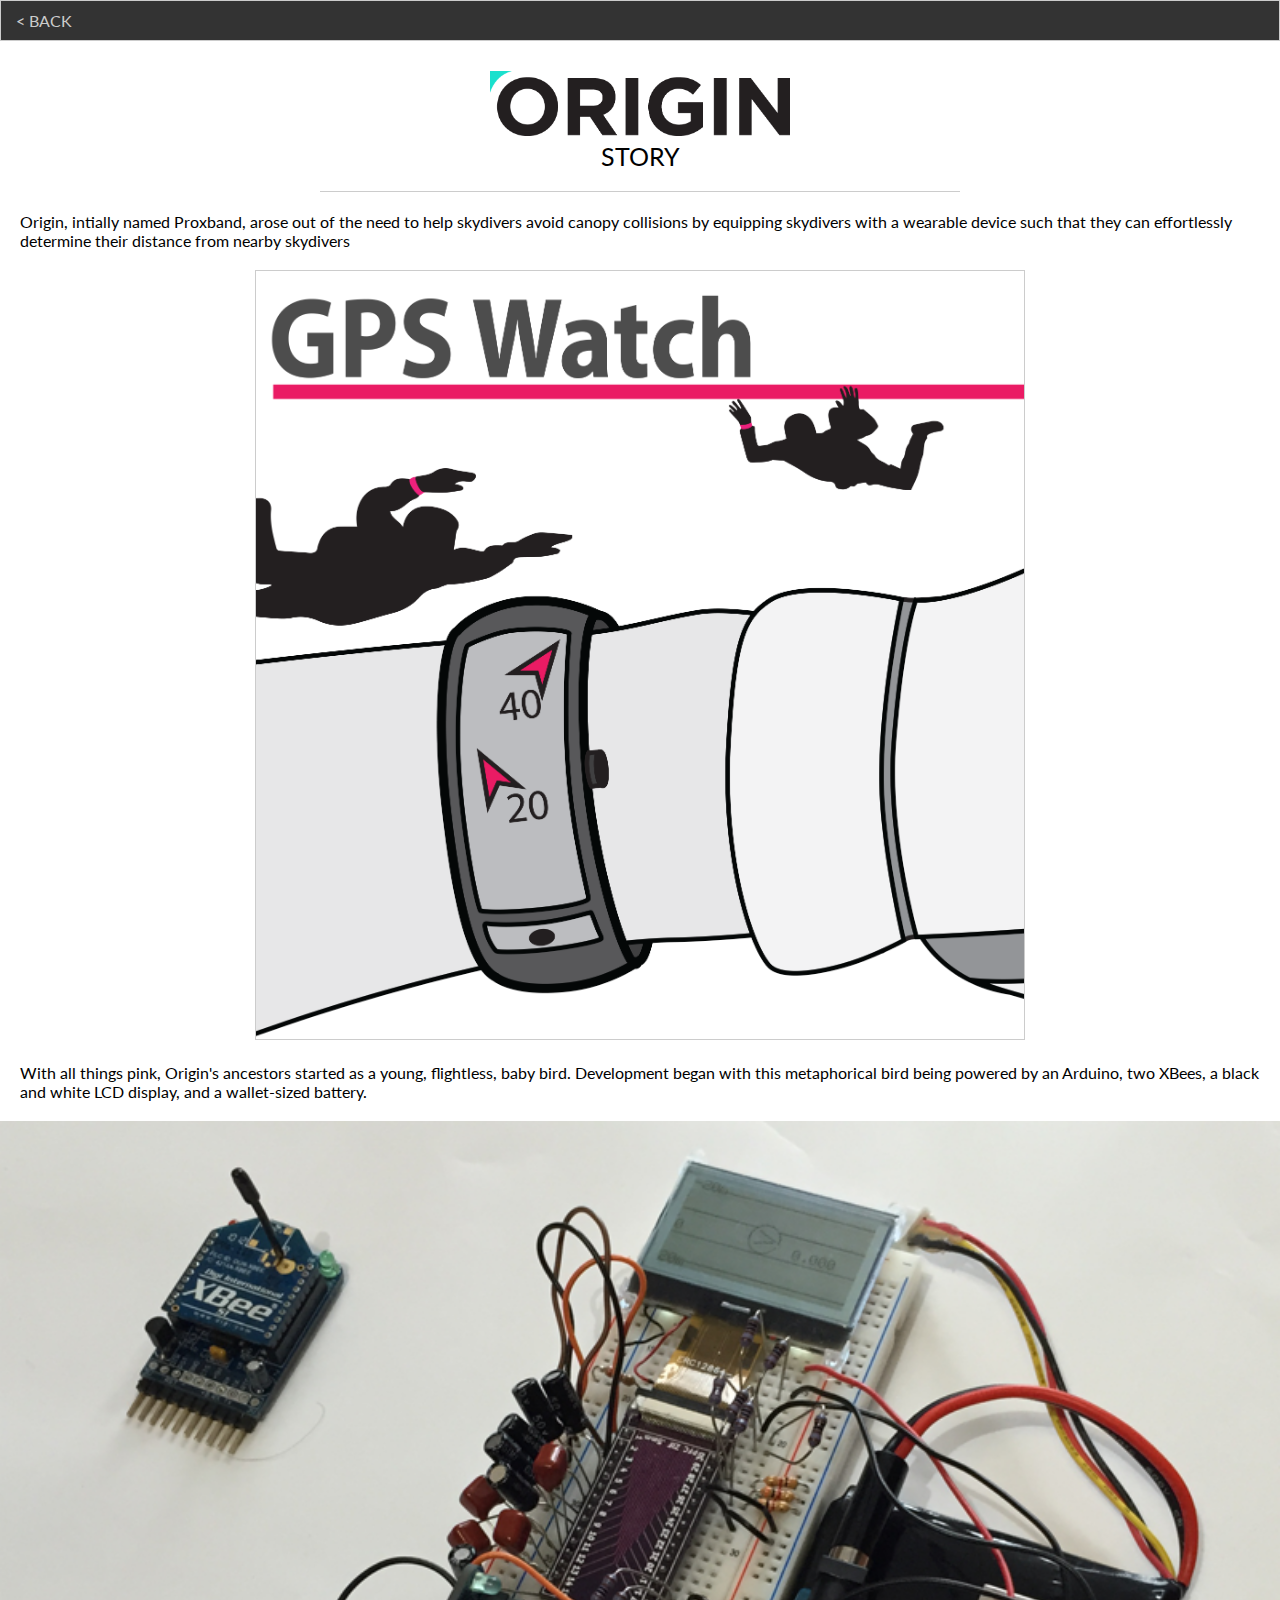
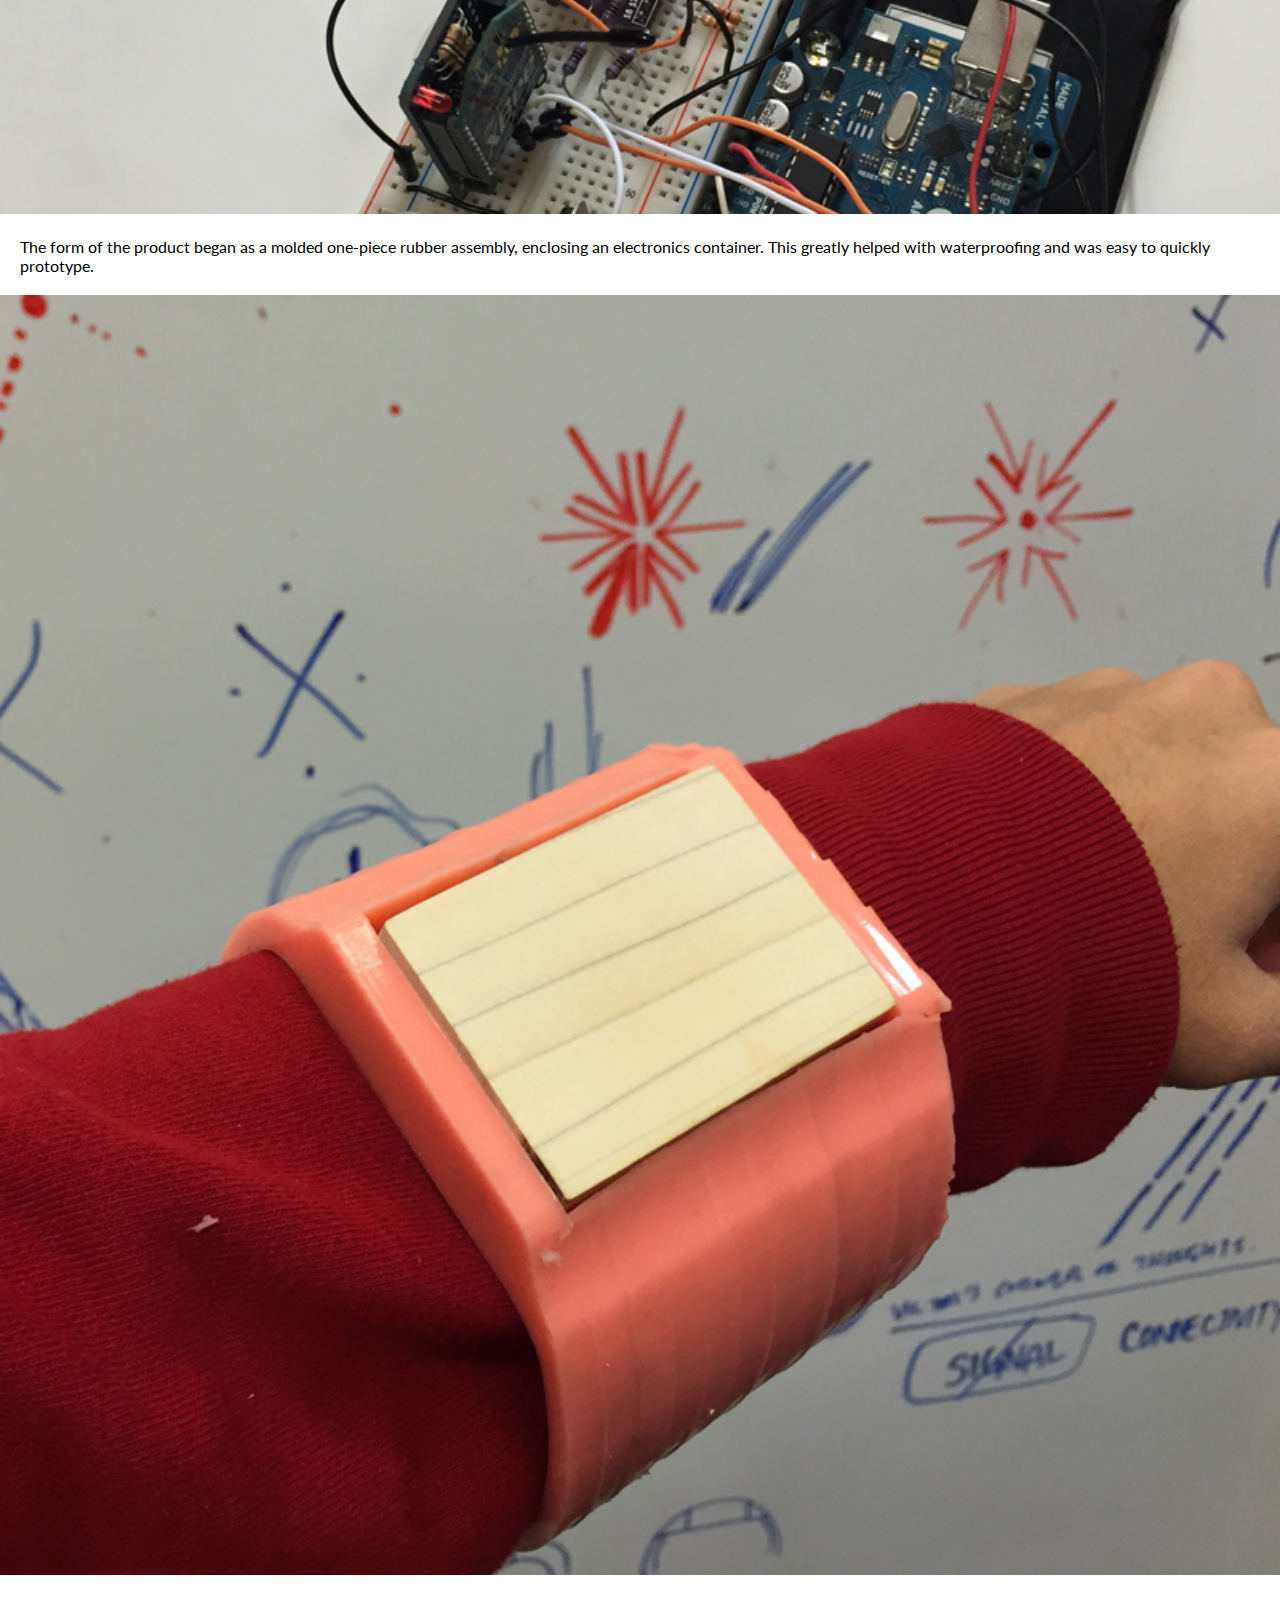
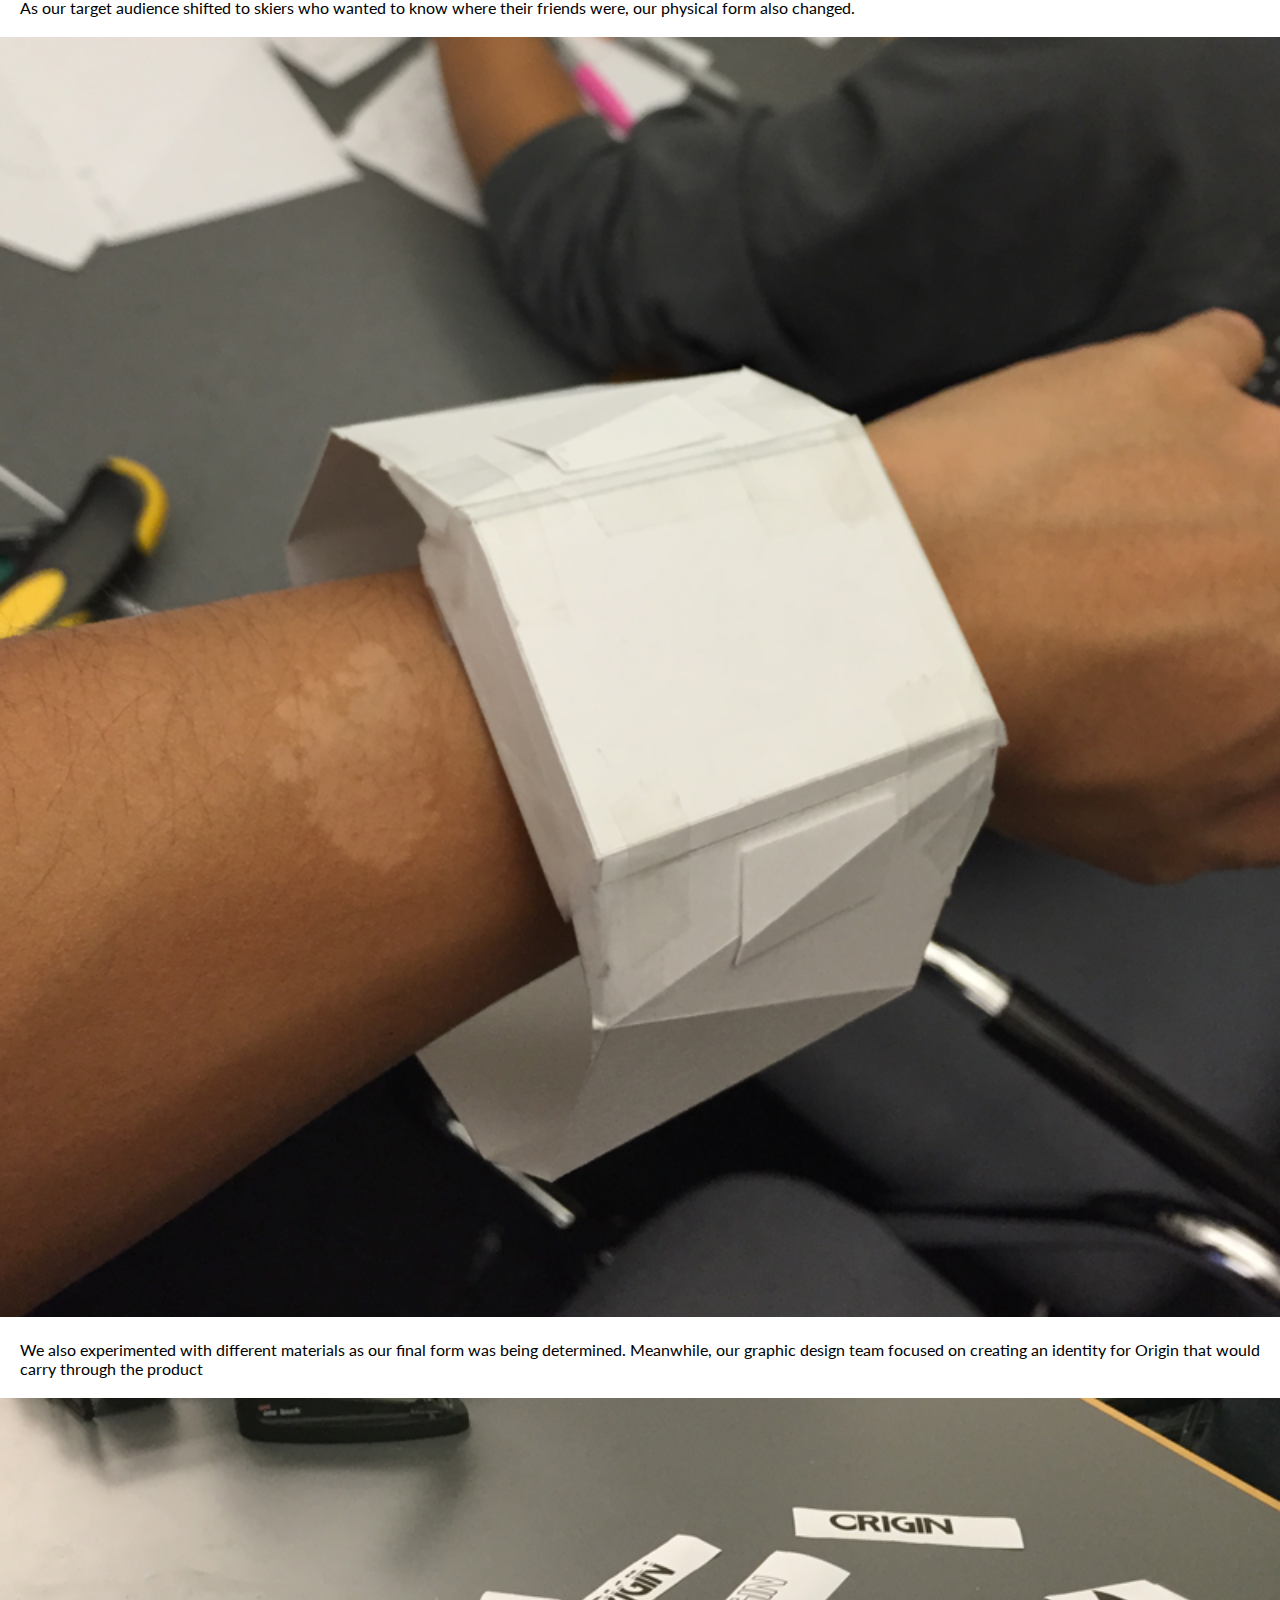
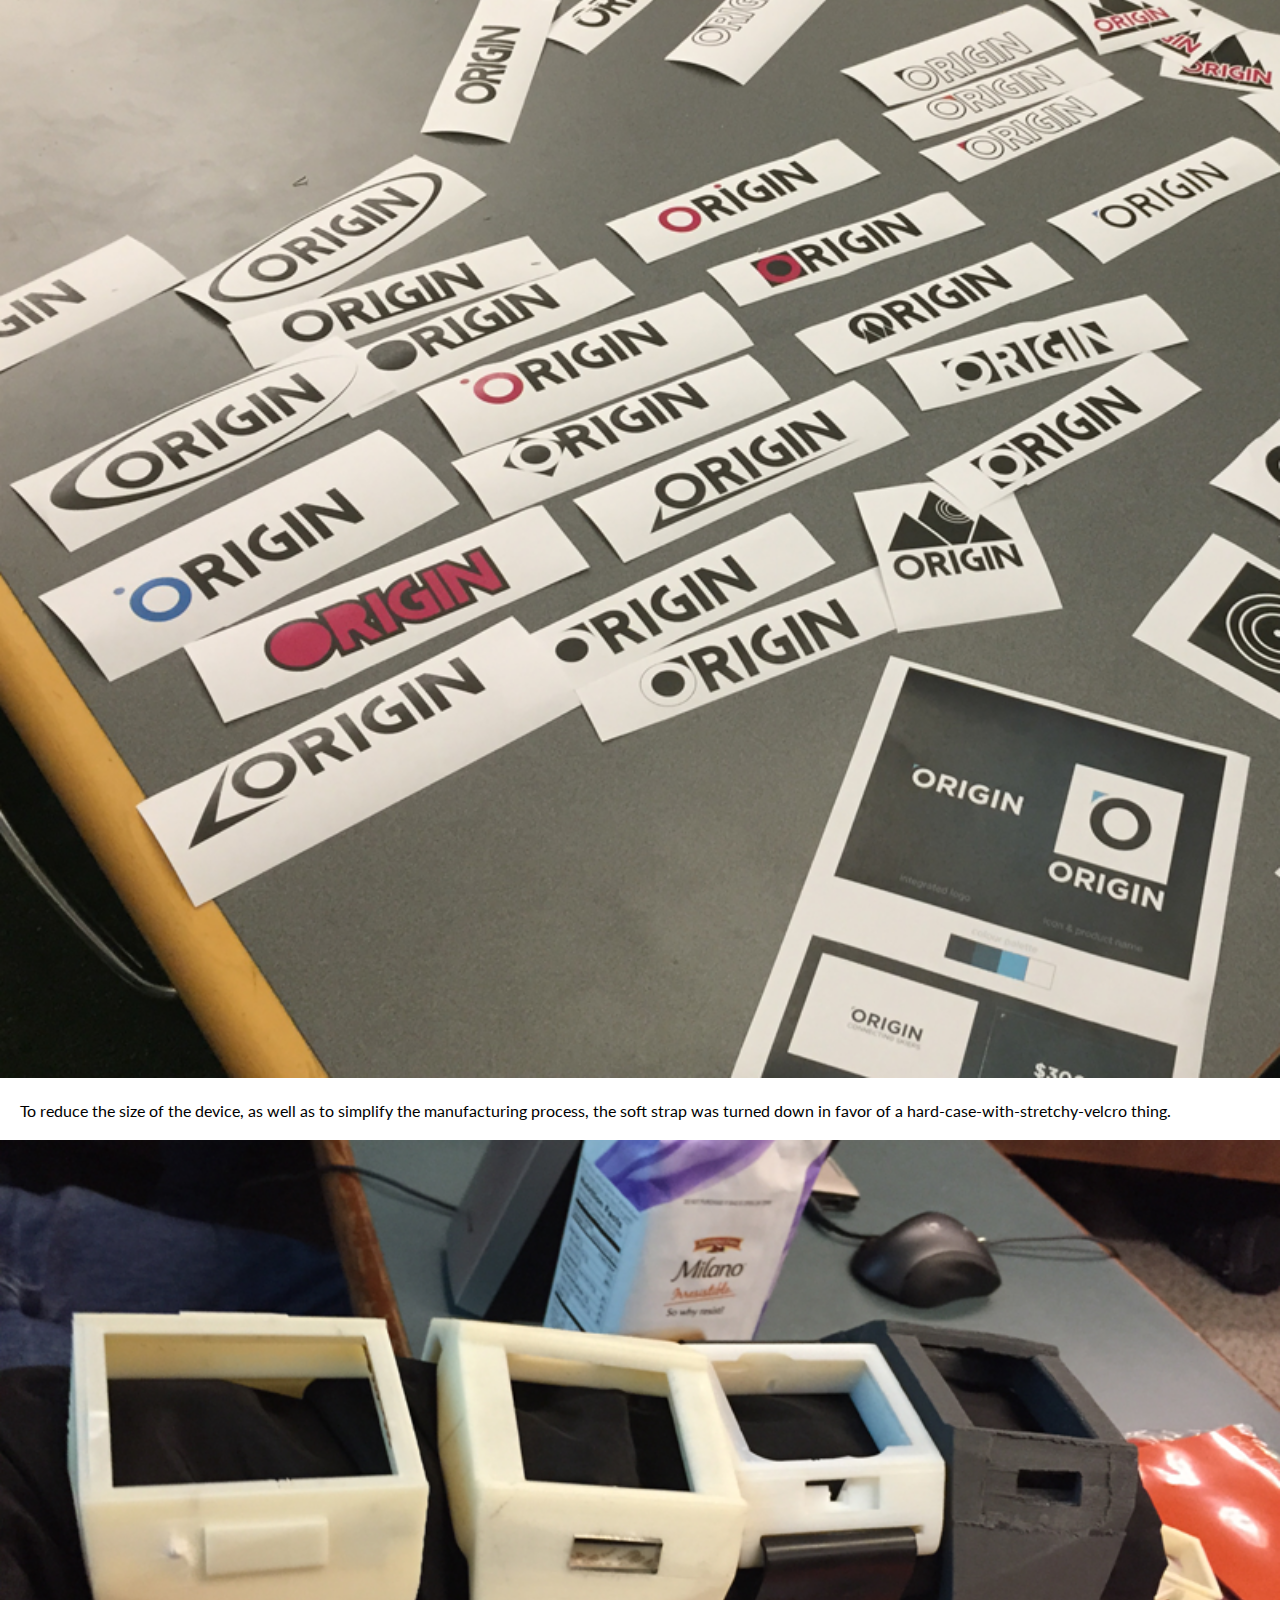
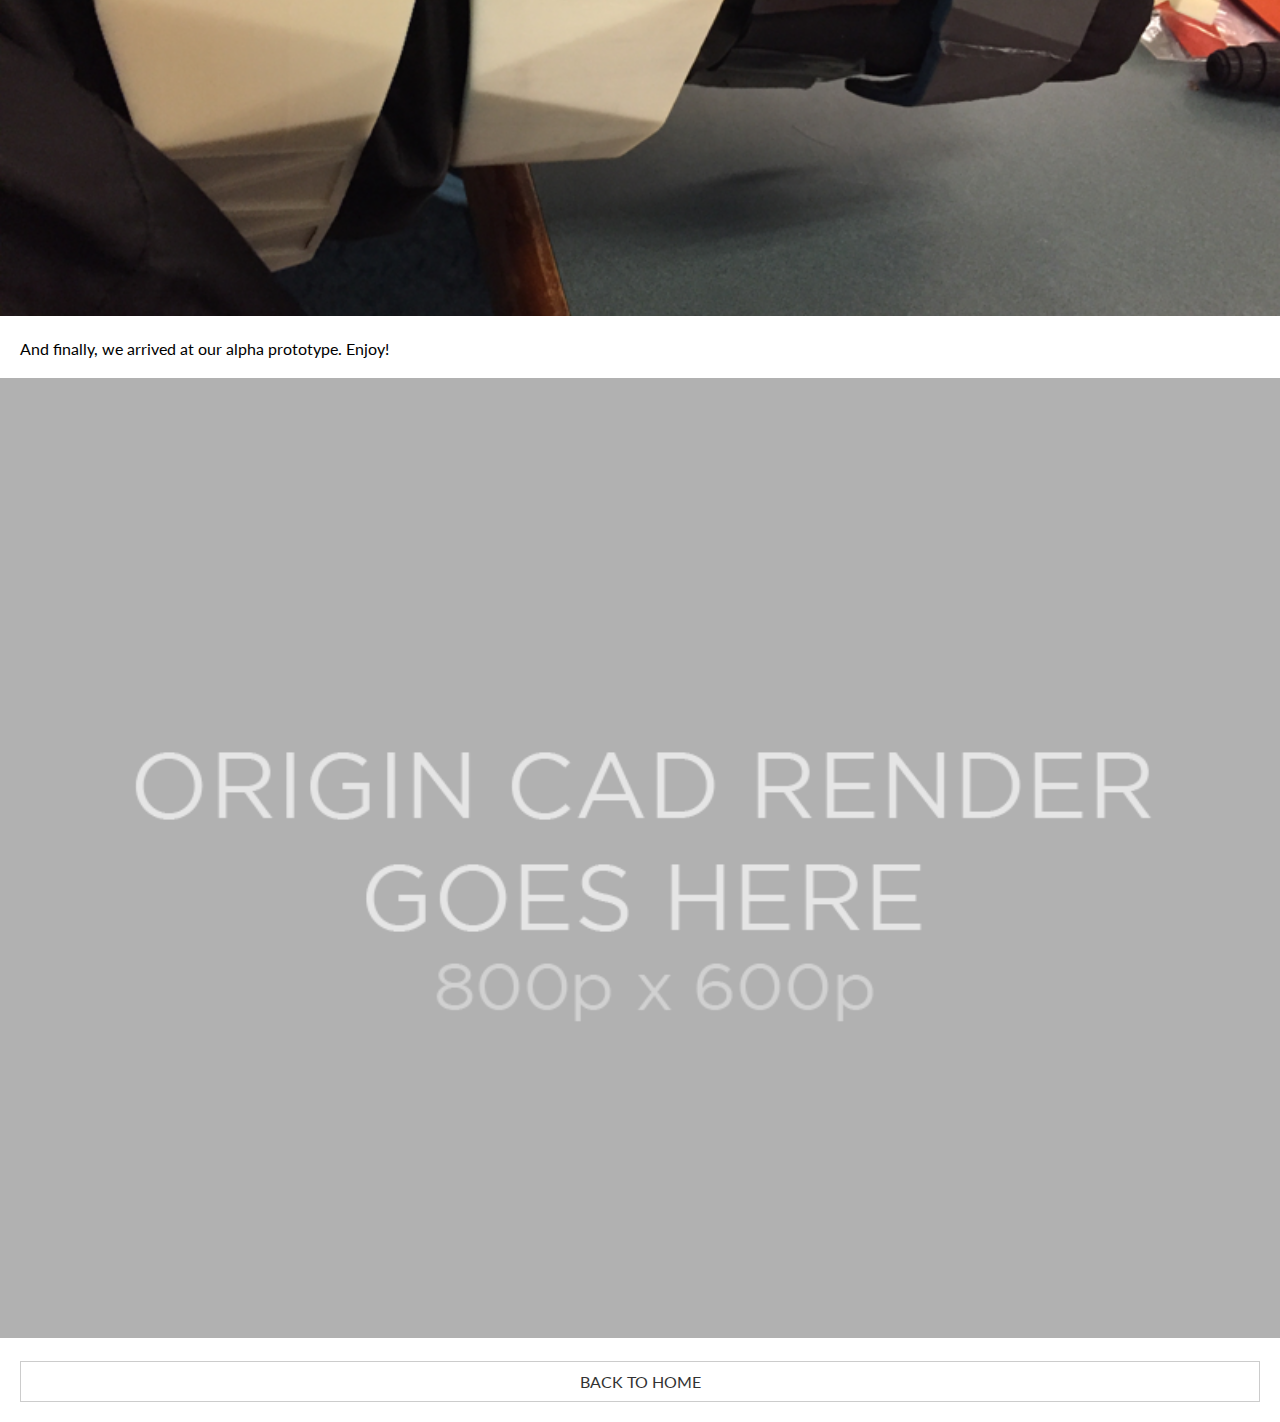
==== process.html @ 58db20df "process page" ====
<!DOCTYPE html>
<html>
<head>
  <title></title>
  <meta name="viewport" content="initial-scale=1">

  <link href='http://fonts.googleapis.com/css?family=Lato:100,300,400,700,900,100italic,300italic,400italic,700italic,900italic|Oswald:400,300' rel='stylesheet' type='text/css'>
  <link href='http://fonts.googleapis.com/css?family=Oswald:400,300' rel='stylesheet' type='text/css'>

  <link rel="stylesheet" type="text/css" href="css/reset.css" media="screen" />
  <link rel="stylesheet" type="text/css" href="css/process.css" media="screen" />
</head>
<body>
  <a class="top-back" href="/">&lt; back</a>
  <h1>
    <img class="logo" src="css/logo-font-outline.png" /><br />
    STORY 
  </h1>
    <div class="separator"></div>
    <p>Origin, intially named Proxband, arose out of the need to help skydivers avoid canopy collisions by equipping skydivers with a wearable device such that they can effortlessly determine their distance from nearby skydivers</p>
    <img class="small-image" src="process/0.png" />
    <p>With all things pink, Origin's ancestors started as a young, flightless, baby bird. Development began with this metaphorical bird being powered by an Arduino, two XBees, a black and white LCD display, and a wallet-sized battery.</p>
    <img src="process/1.png" />
    <p>The form of the product began as a molded one-piece rubber assembly, enclosing an electronics container. This greatly helped with waterproofing and was easy to quickly prototype.</p>
    <img src="process/2.png" />
    <p>As our target audience shifted to skiers who wanted to know where their friends were, our physical form also changed.</p>
    <img src="process/3.png" />
    <p>We also experimented with different materials as our final form was being determined. Meanwhile, our graphic design team focused on creating an identity for Origin that would carry through the product</p>
    <img src="process/4.png" />
    <p>To reduce the size of the device, as well as to simplify the manufacturing process, the soft strap was turned down in favor of a hard-case-with-stretchy-velcro thing.</p>
    <img src="process/5.png" />
    <p>And finally, we arrived at our alpha prototype. Enjoy!</p>
    <img src="css/cad-placeholder.png" />
    <a href="/" />Back to Home</a>
</body>
</html>
---- css/process.css ----
body {
  background: #fff;
  font-family: 'Lato', sans-serif;
  line-height: normal;
  text-align: center; }

h1 {
  font-size: 25px;
  margin: 30px 0 20px; }

.separator {
  height: 1px;
  width: 50%;
  display: block;
  margin: 20px auto;
  background-color: #ccc; }

img.logo {
  width: 50%;
  max-width: 300px;
  margin: 0; }

img {
  width: 100%;
  margin-bottom: 20px; }
  img.small-image {
    width: 60%;
    border: 1px solid #ccc; }

p {
  margin: 0 0 20px;
  font-size: 16px;
  text-align: left;
  padding: 0 20px; }

a {
  text-decoration: none;
  display: block;
  text-align: center;
  padding: 10px;
  border: 1px solid #ccc;
  color: #333;
  text-transform: uppercase;
  margin: 0 20px 20px; }
  a.top-back {
    margin: 0;
    background-color: #333;
    color: #ccc;
    padding: 10px 15px;
    text-align: left;
    text-transform: uppercase;
    font-weight: 400; }
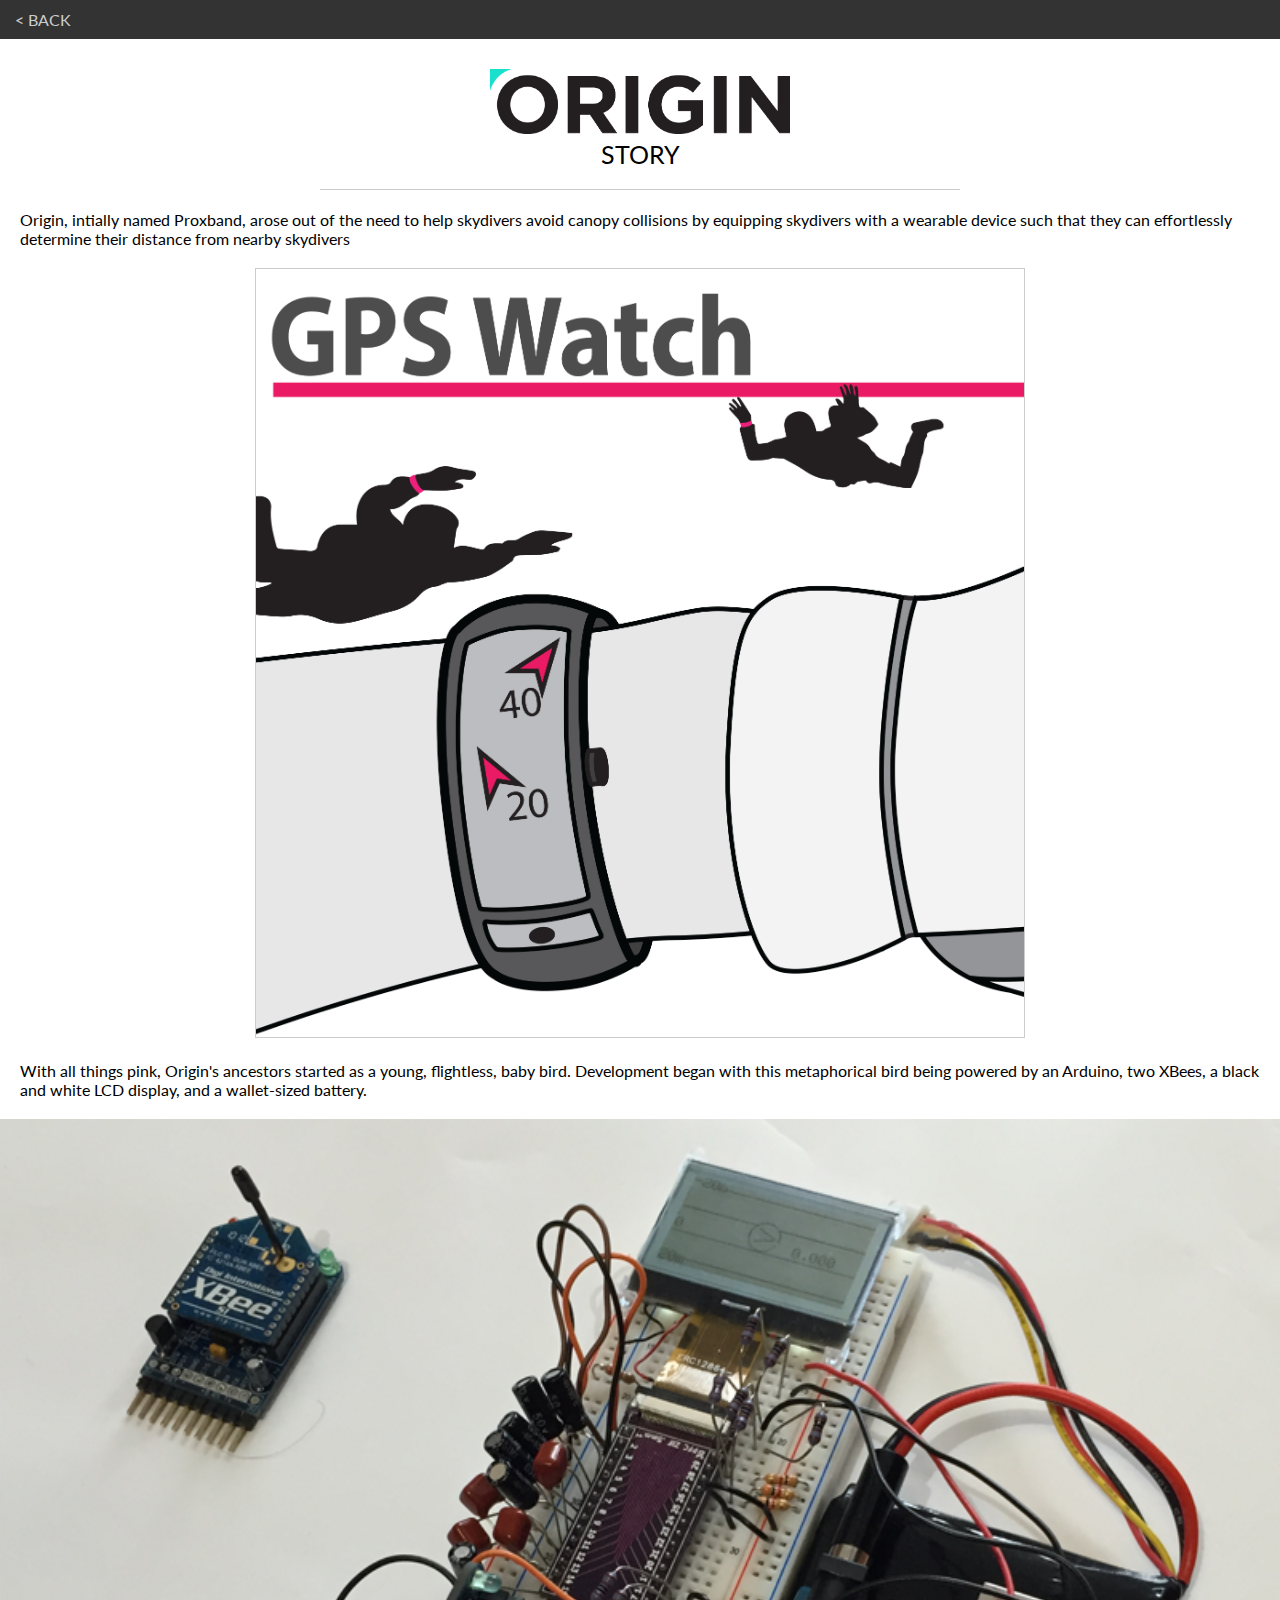
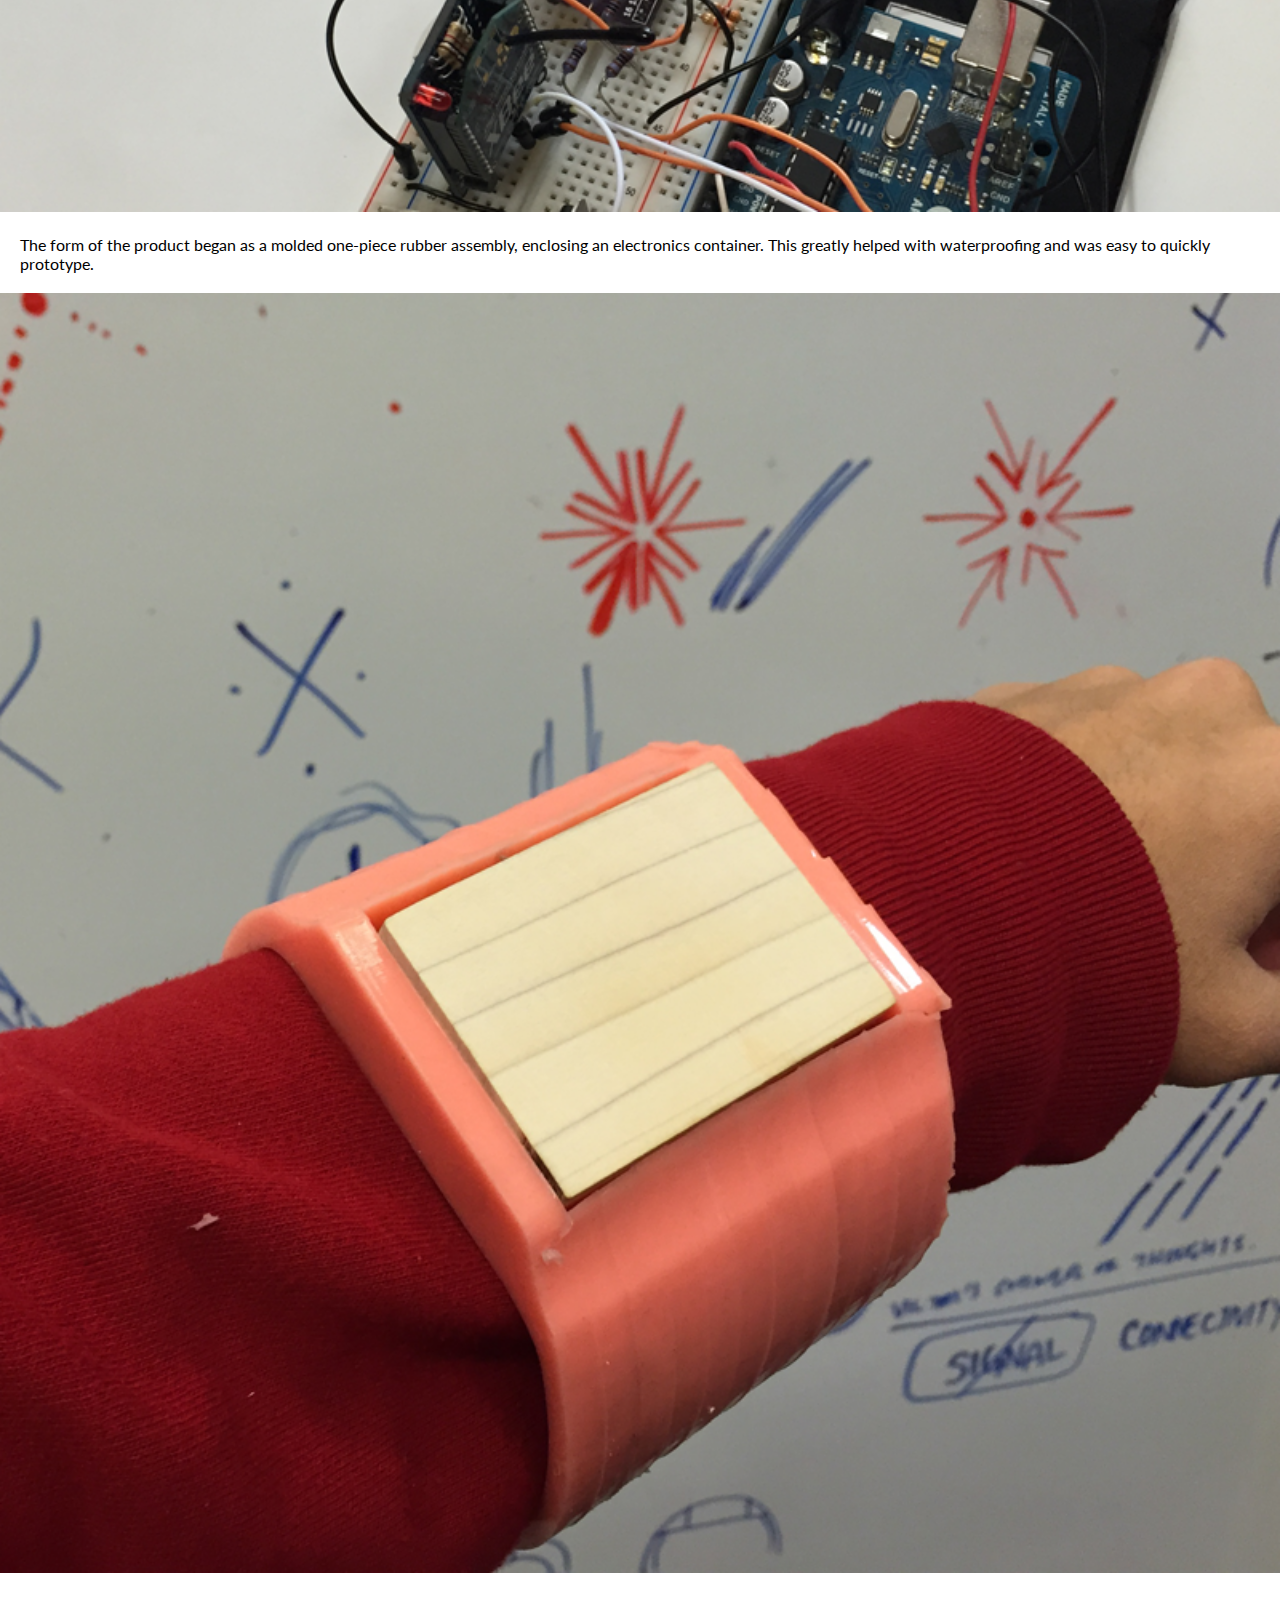
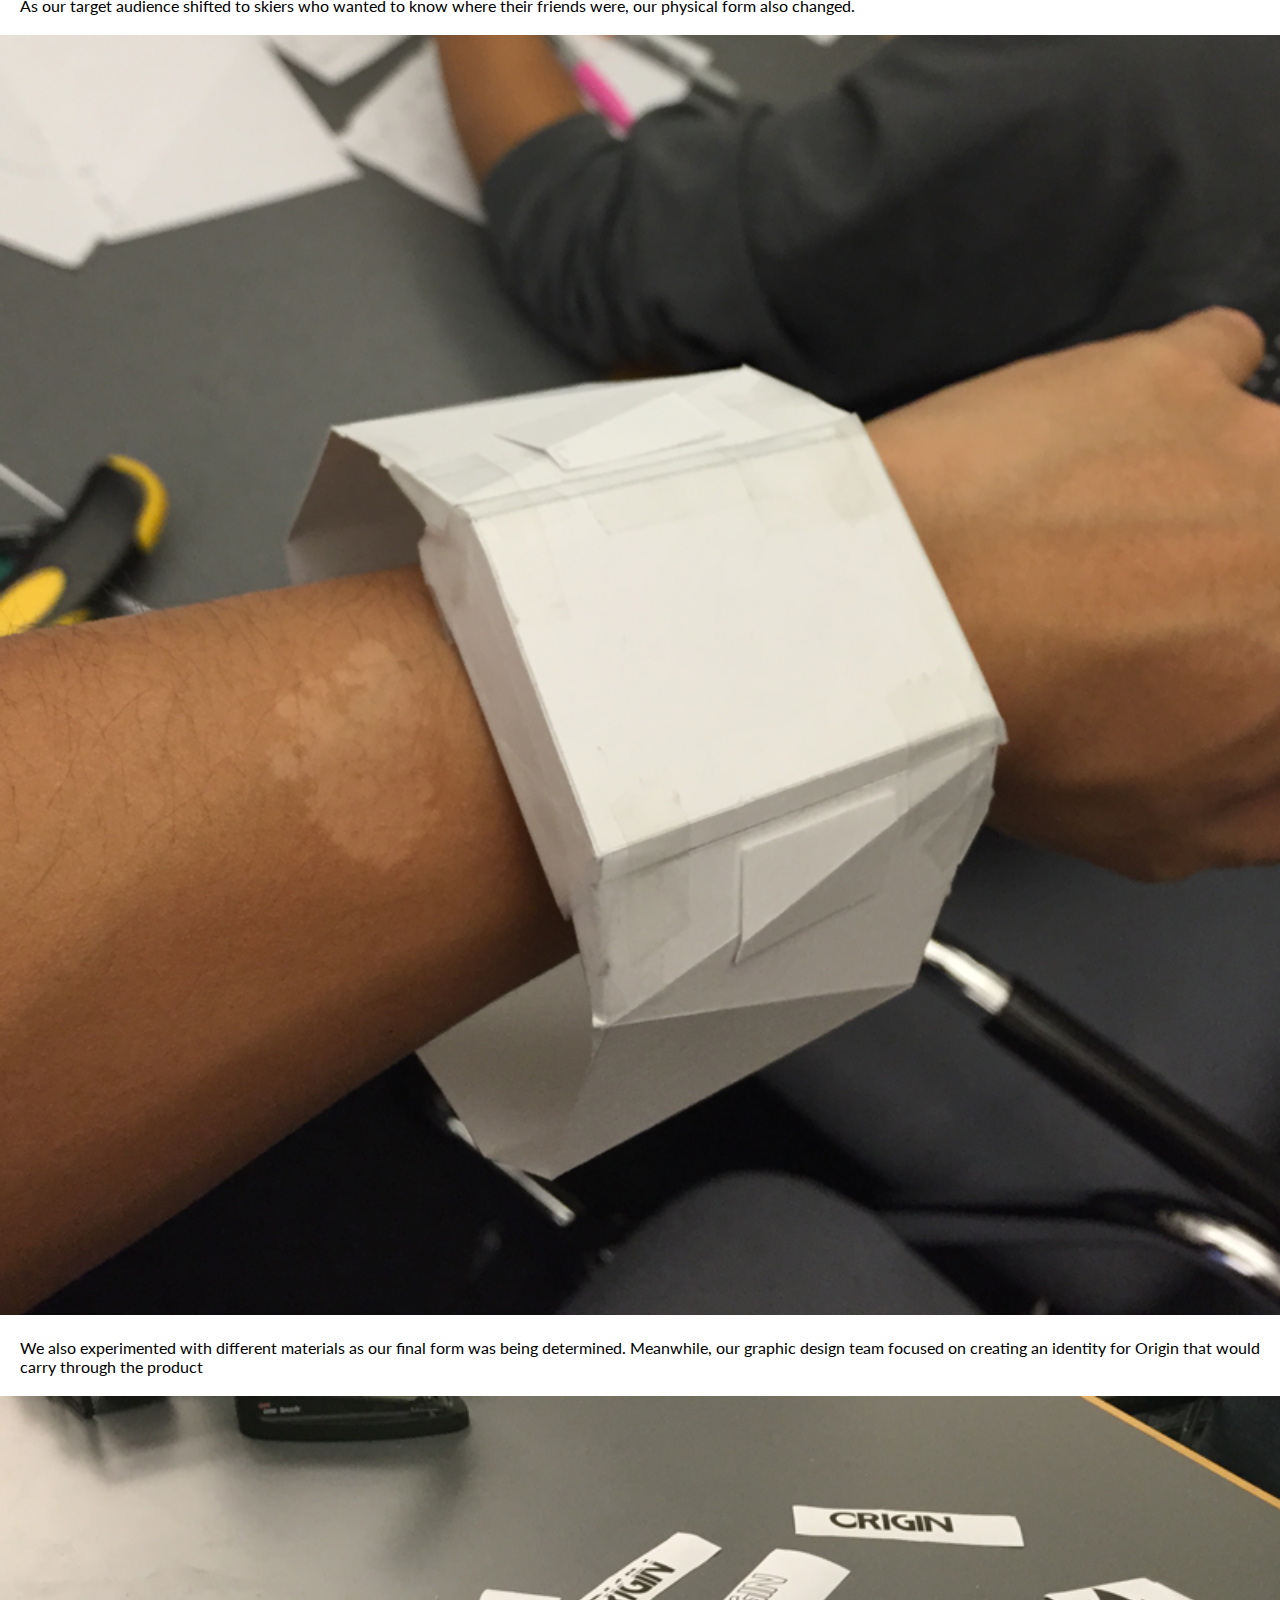
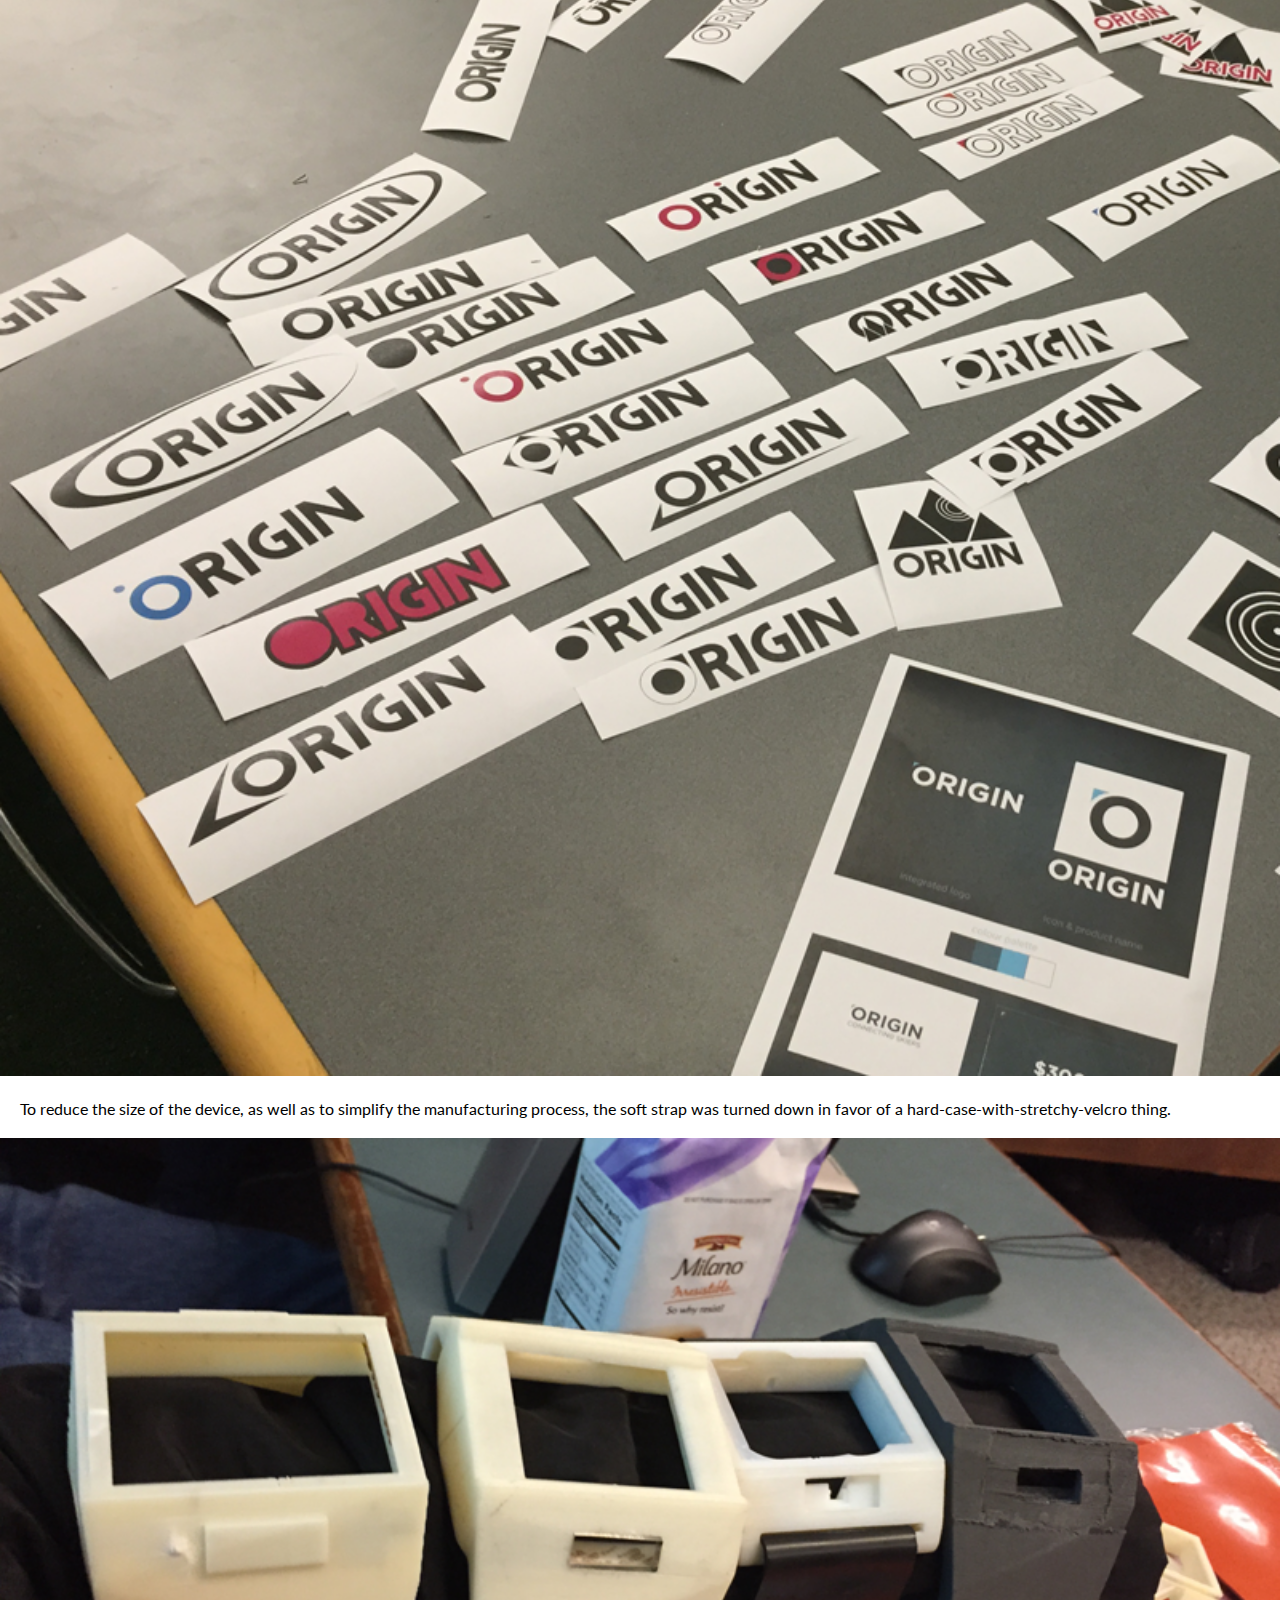
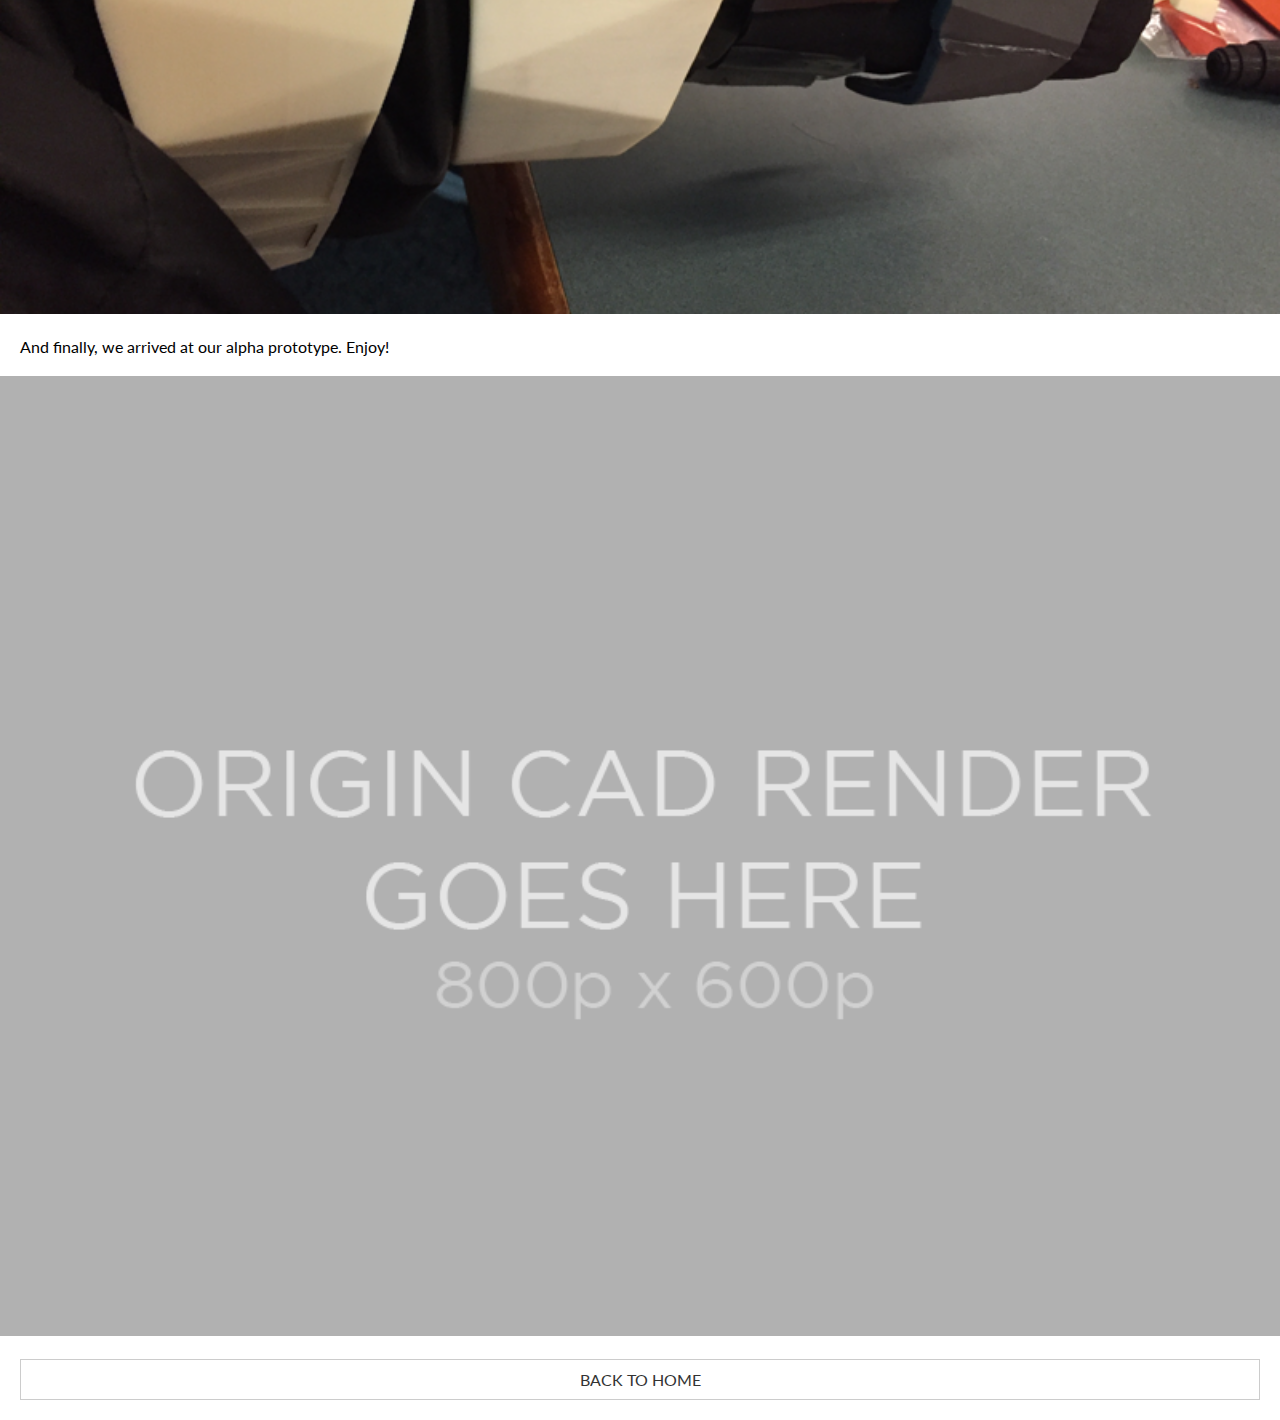
==== commit f424ed00: "google tracking" ====
--- a/process.html
+++ b/process.html
@@ -32,5 +32,16 @@
     <p>And finally, we arrived at our alpha prototype. Enjoy!</p>
     <img src="css/cad-placeholder.png" />
     <a href="/" />Back to Home</a>
+
+    <script>
+  (function(i,s,o,g,r,a,m){i['GoogleAnalyticsObject']=r;i[r]=i[r]||function(){
+  (i[r].q=i[r].q||[]).push(arguments)},i[r].l=1*new Date();a=s.createElement(o),
+  m=s.getElementsByTagName(o)[0];a.async=1;a.src=g;m.parentNode.insertBefore(a,m)
+  })(window,document,'script','//www.google-analytics.com/analytics.js','ga');
+
+  ga('create', 'UA-57381122-1', 'auto');
+  ga('send', 'pageview');
+
+</script>
 </body>
 </html>--- a/css/process.css
+++ b/css/process.css
@@ -44,6 +44,7 @@
   margin: 0 20px 20px; }
   a.top-back {
     margin: 0;
+    border: none;
     background-color: #333;
     color: #ccc;
     padding: 10px 15px;
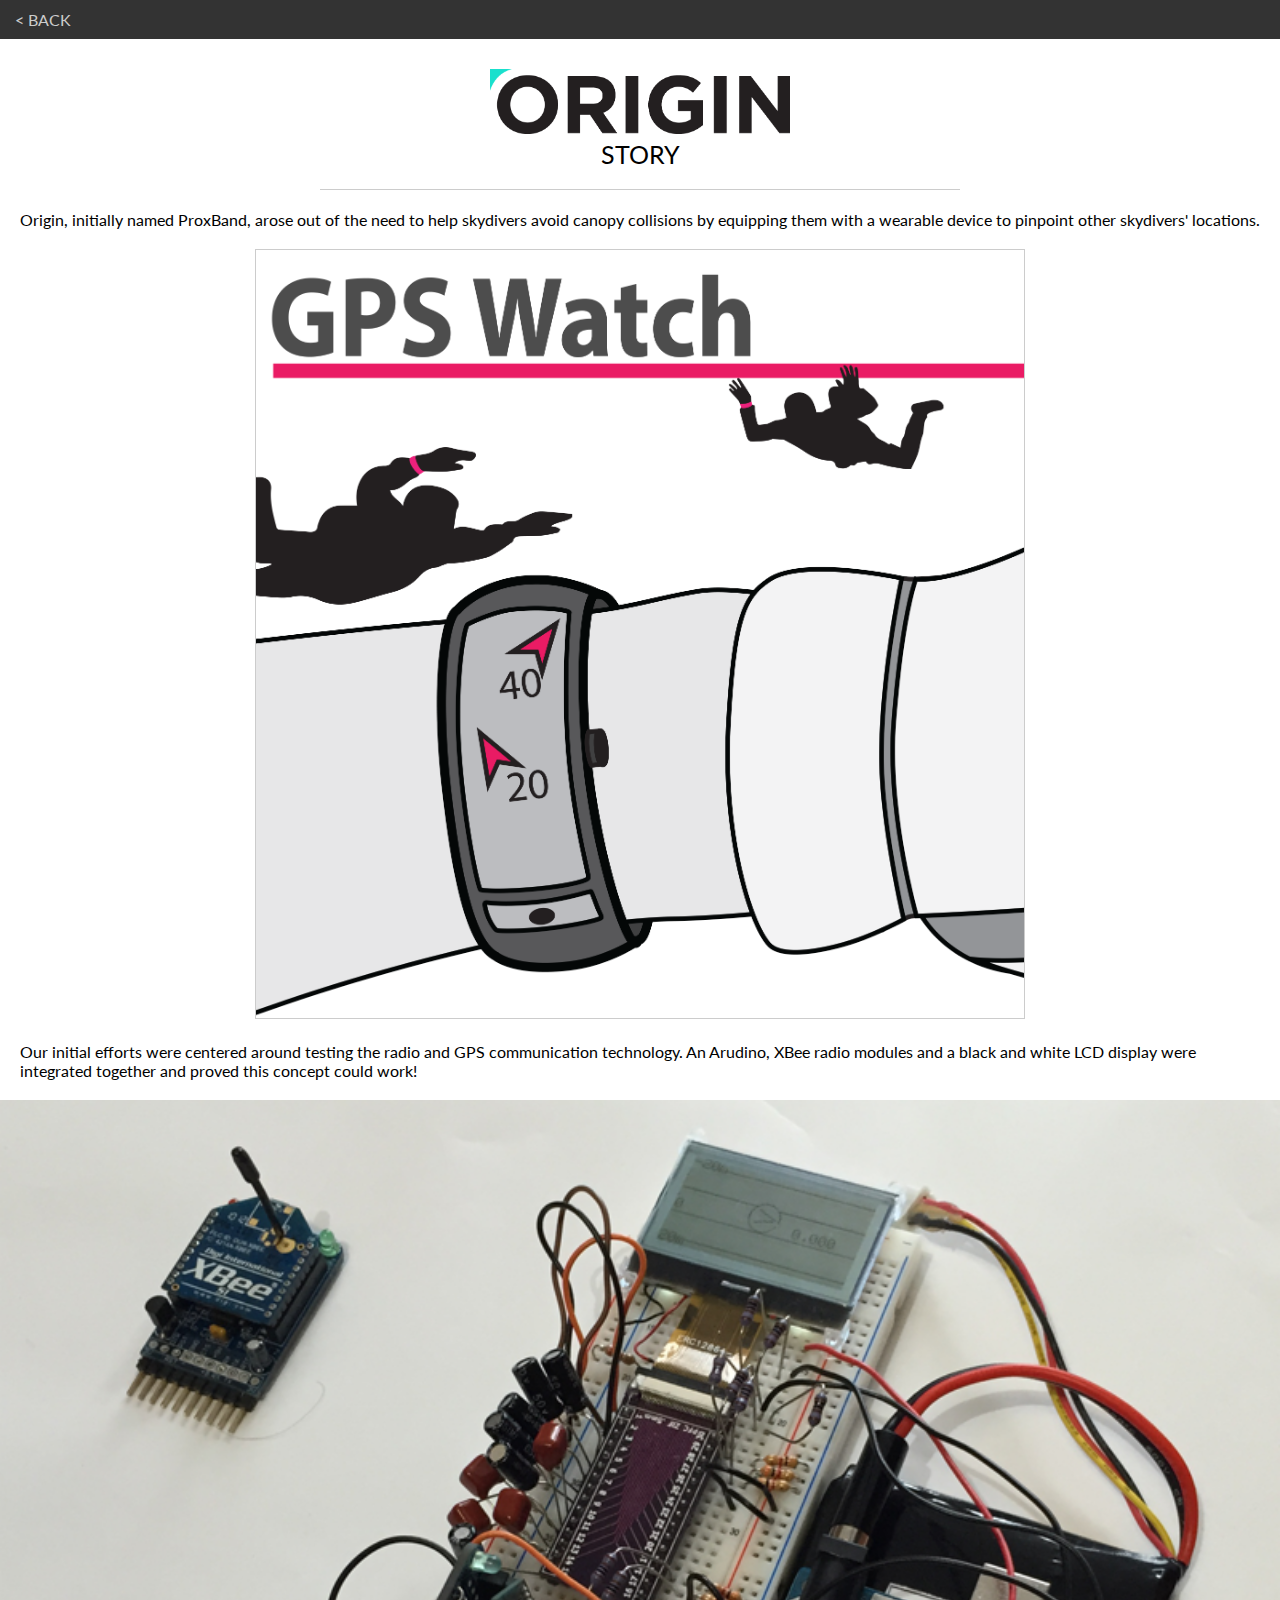
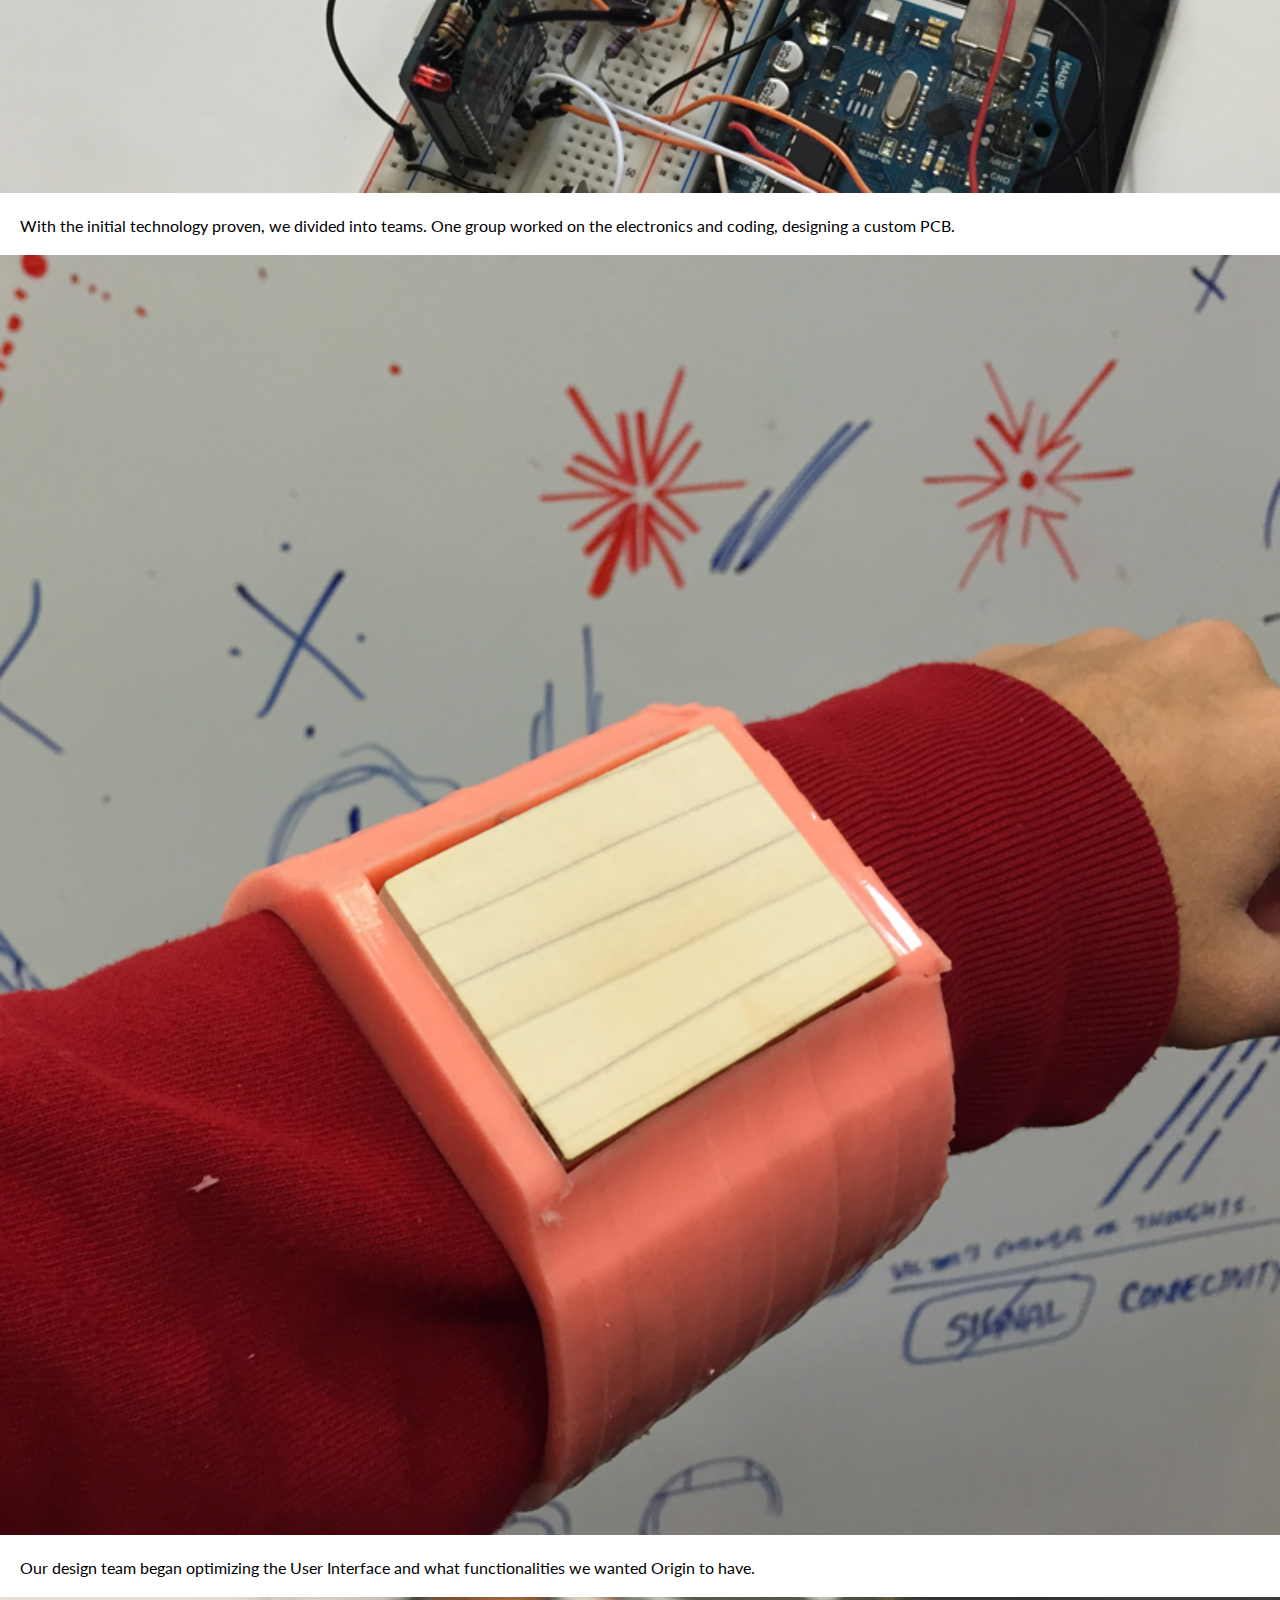
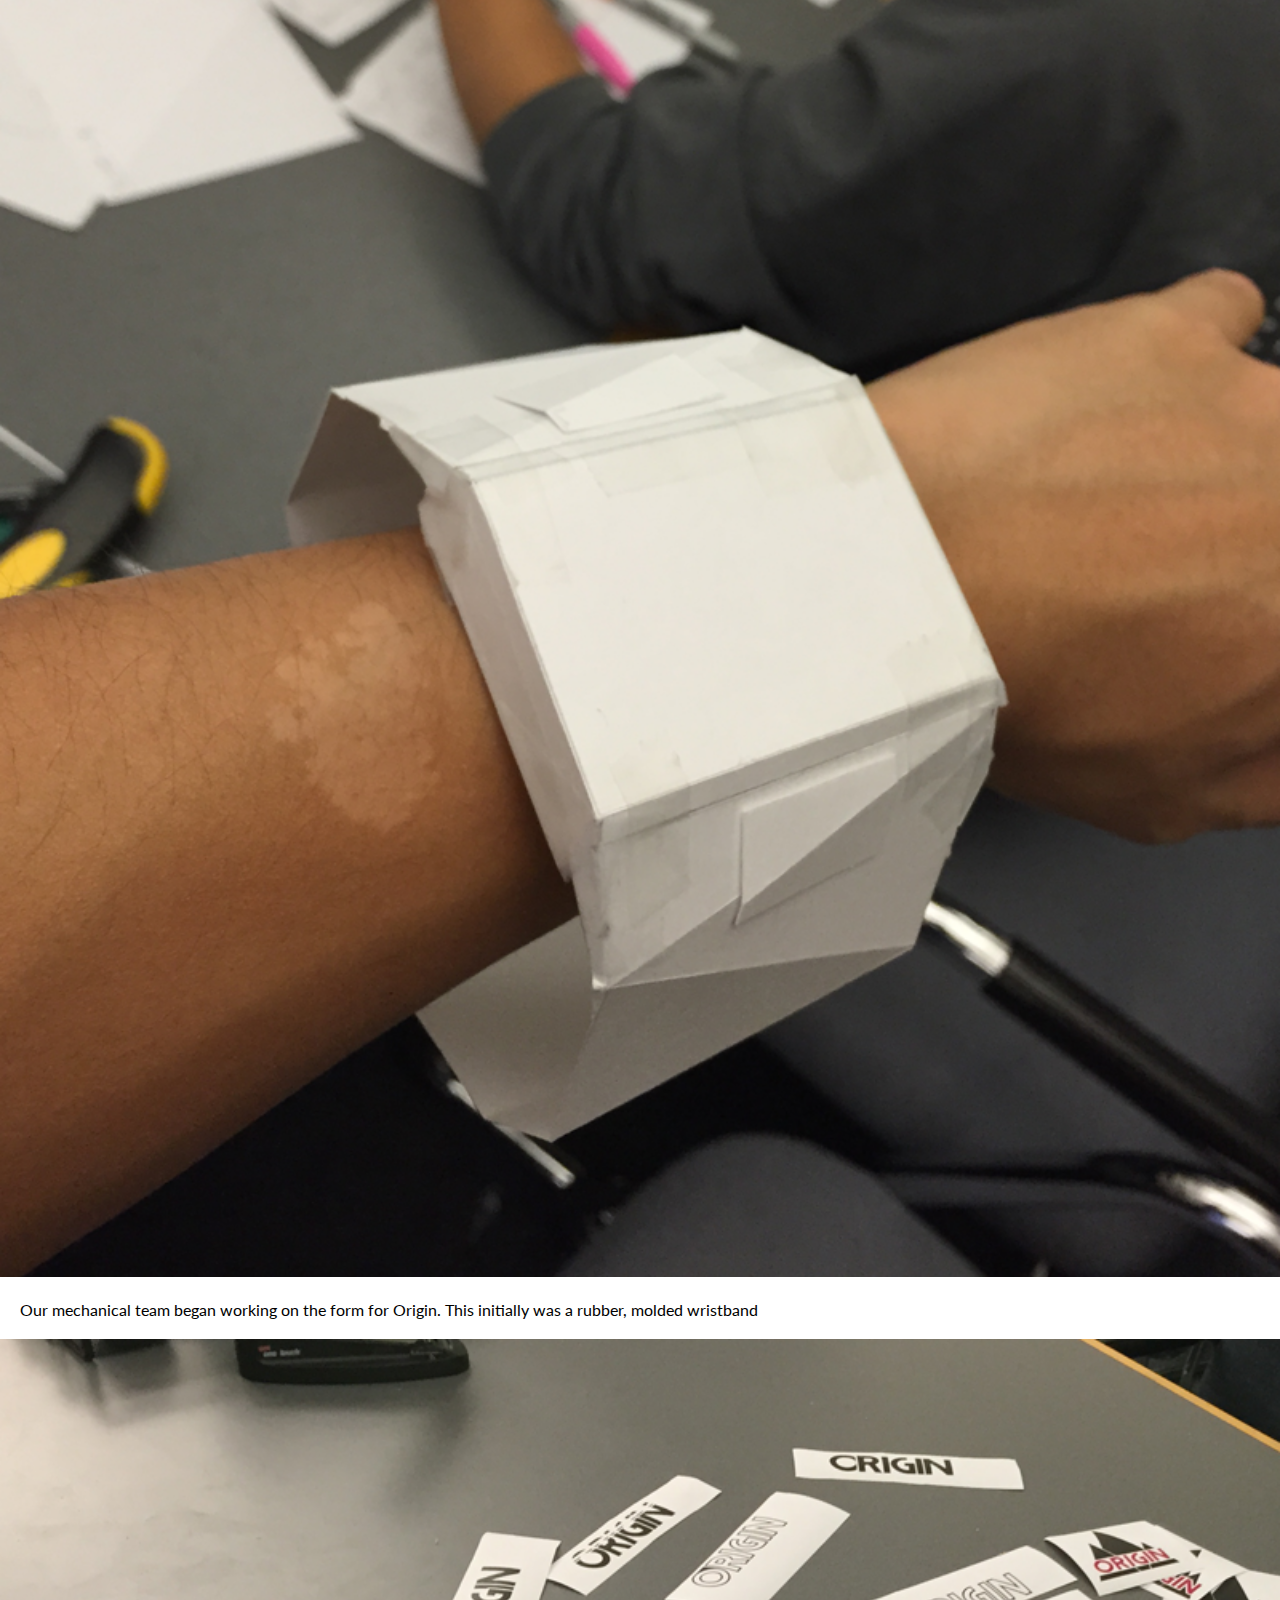
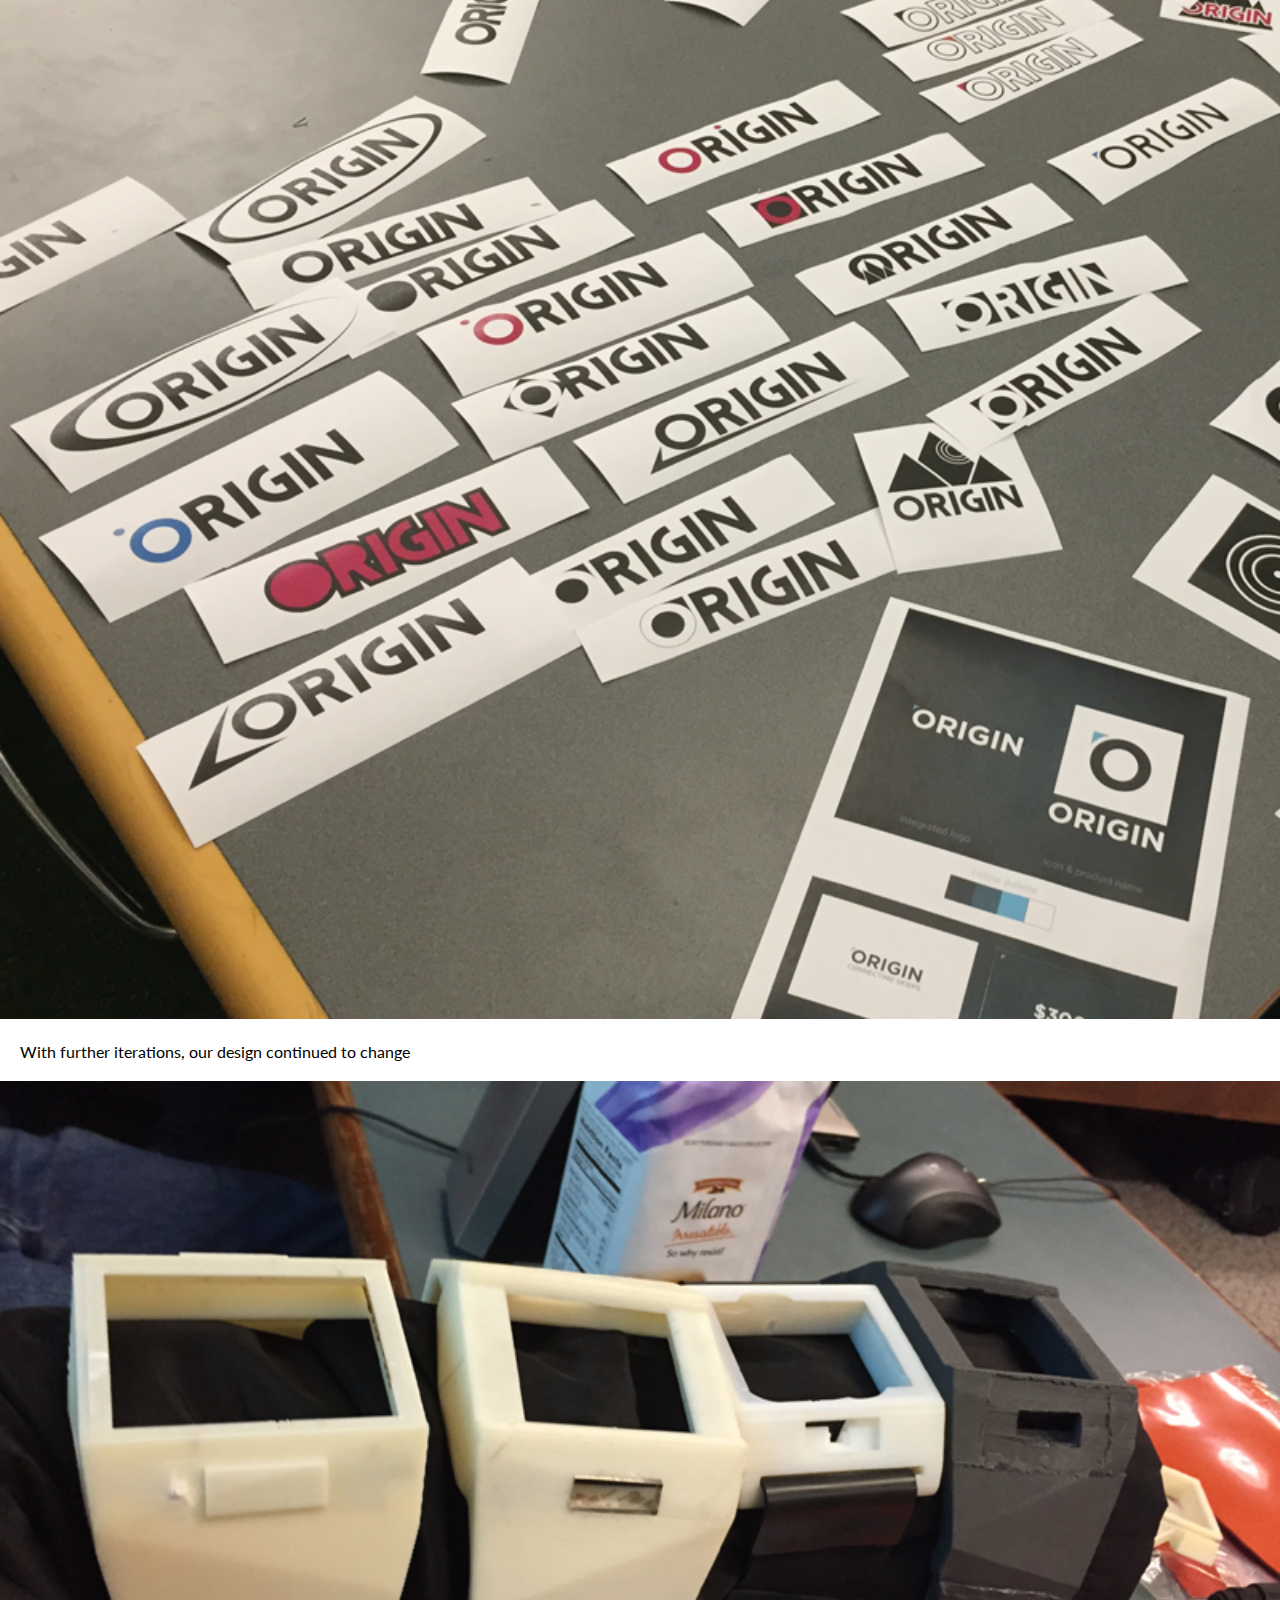
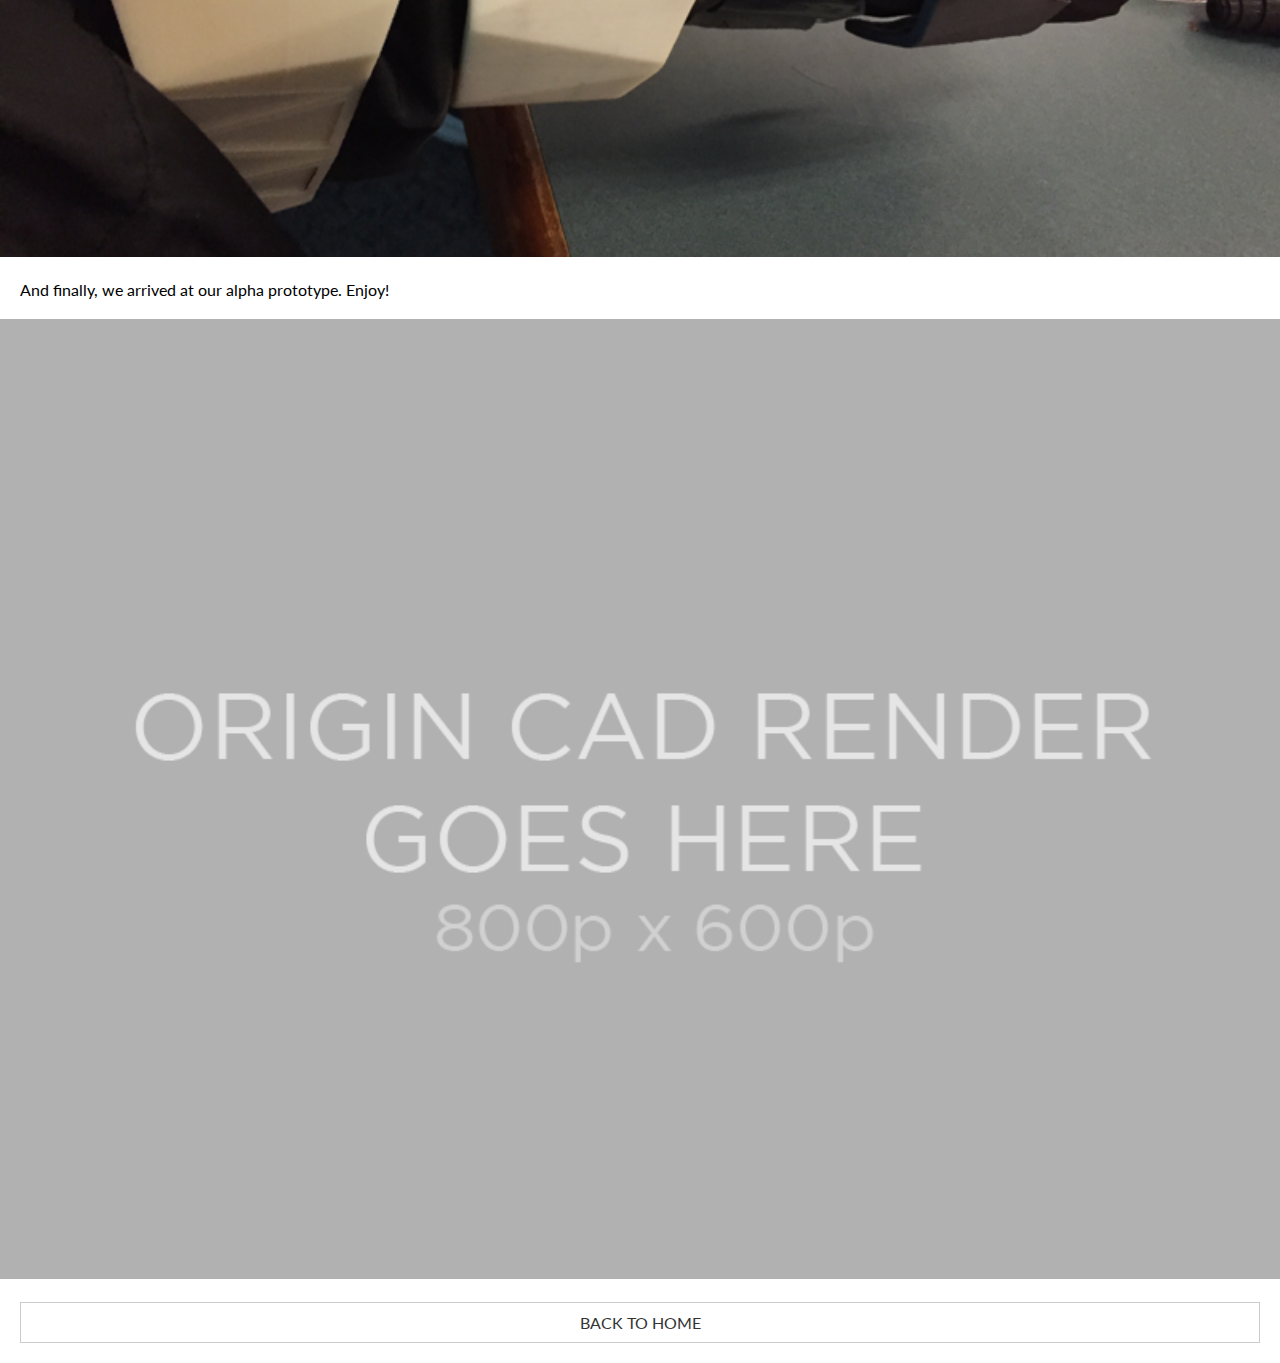
==== commit f043772b: "ham" ====
--- a/process.html
+++ b/process.html
@@ -17,17 +17,23 @@
     STORY 
   </h1>
     <div class="separator"></div>
-    <p>Origin, intially named Proxband, arose out of the need to help skydivers avoid canopy collisions by equipping skydivers with a wearable device such that they can effortlessly determine their distance from nearby skydivers</p>
+    <p>Origin, initially named ProxBand, arose out of the need to help skydivers avoid canopy collisions by equipping them with a wearable device to pinpoint other skydivers' locations.</p>
     <img class="small-image" src="process/0.png" />
-    <p>With all things pink, Origin's ancestors started as a young, flightless, baby bird. Development began with this metaphorical bird being powered by an Arduino, two XBees, a black and white LCD display, and a wallet-sized battery.</p>
+
+    <p>Our initial efforts were centered around testing the radio and GPS communication technology.  An Arudino, XBee radio modules and a black and white LCD display were integrated together and proved this concept could work!</p>
     <img src="process/1.png" />
-    <p>The form of the product began as a molded one-piece rubber assembly, enclosing an electronics container. This greatly helped with waterproofing and was easy to quickly prototype.</p>
+
+    <p>With the initial technology proven, we divided into teams.  One group worked on the electronics and coding, designing a custom PCB.</p>
     <img src="process/2.png" />
-    <p>As our target audience shifted to skiers who wanted to know where their friends were, our physical form also changed.</p>
+
+    <p>Our design team began optimizing the User Interface and what functionalities we wanted Origin to have.</p>
     <img src="process/3.png" />
-    <p>We also experimented with different materials as our final form was being determined. Meanwhile, our graphic design team focused on creating an identity for Origin that would carry through the product</p>
+
+    <p>Our mechanical team began working on the form for Origin.  This initially was a rubber, molded wristband</p>
+
     <img src="process/4.png" />
-    <p>To reduce the size of the device, as well as to simplify the manufacturing process, the soft strap was turned down in favor of a hard-case-with-stretchy-velcro thing.</p>
+    <p>With further iterations, our design continued to change</p>
+    
     <img src="process/5.png" />
     <p>And finally, we arrived at our alpha prototype. Enjoy!</p>
     <img src="css/cad-placeholder.png" />
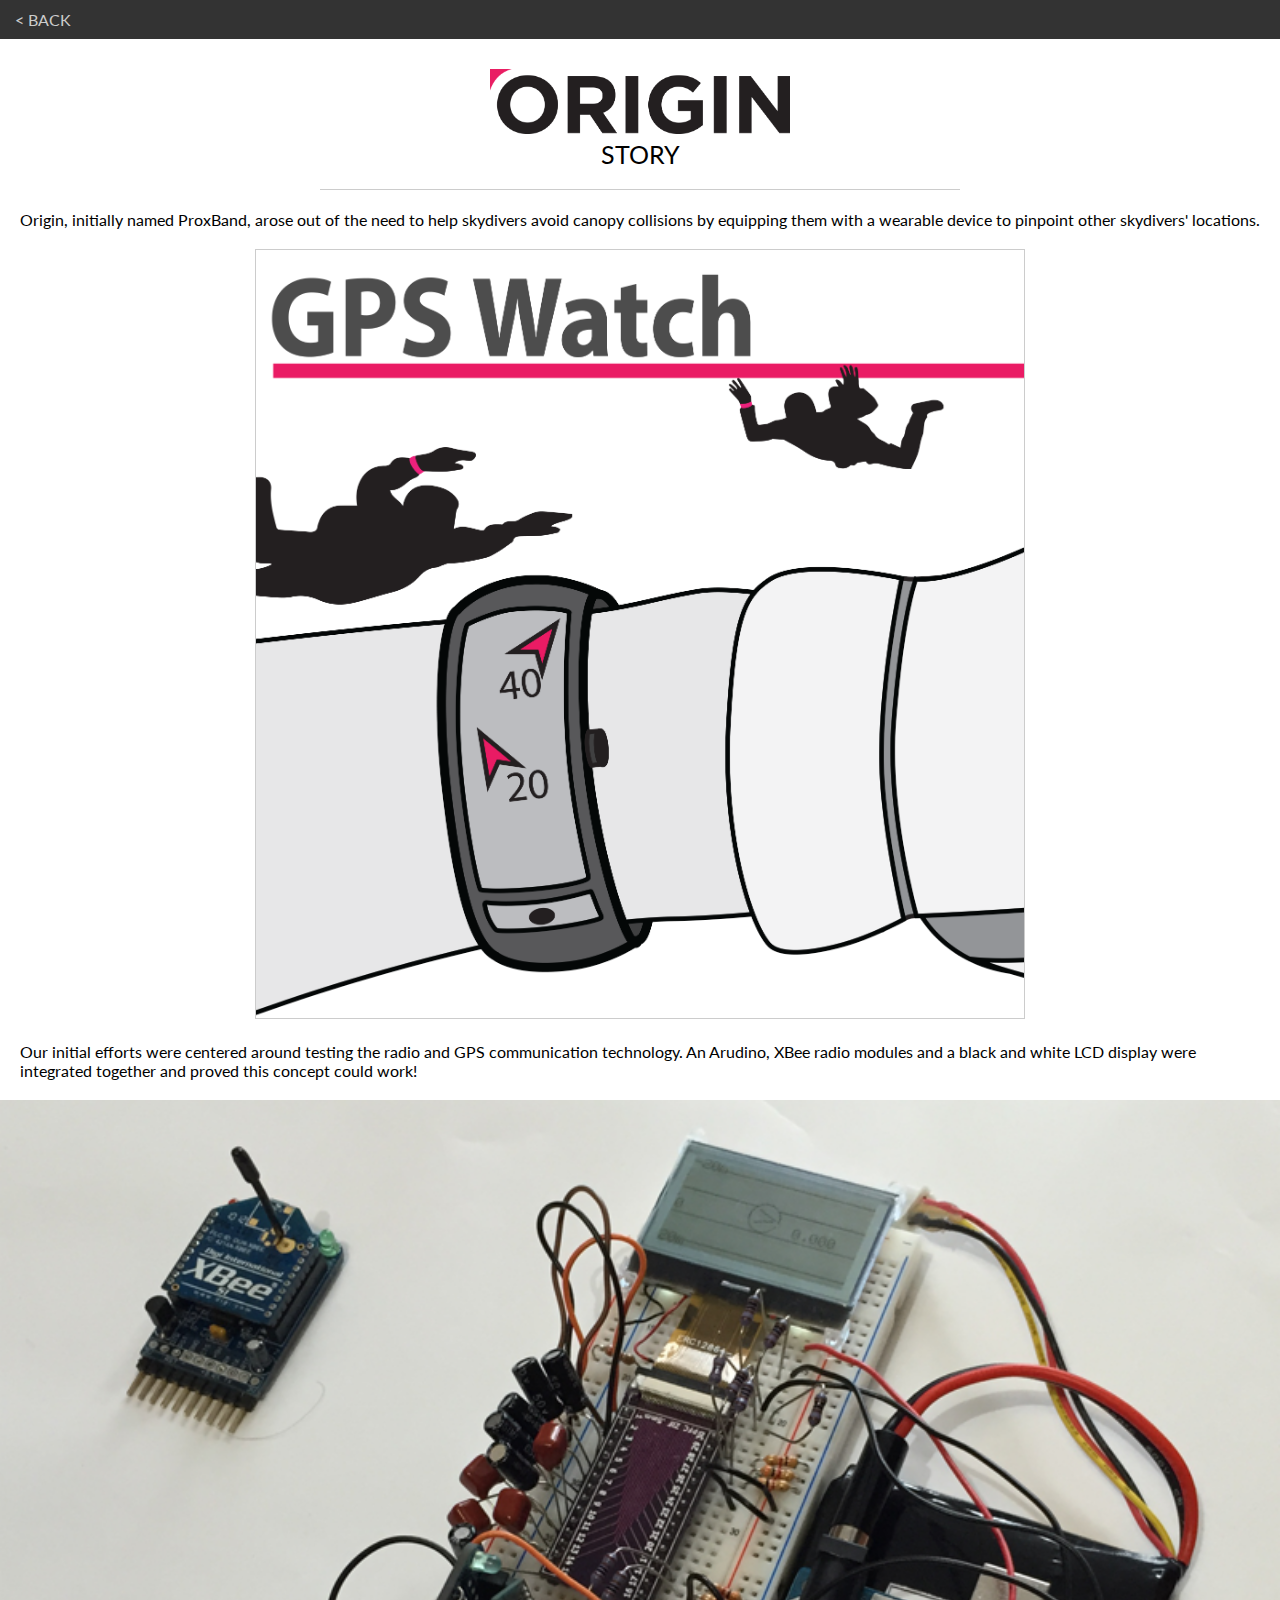
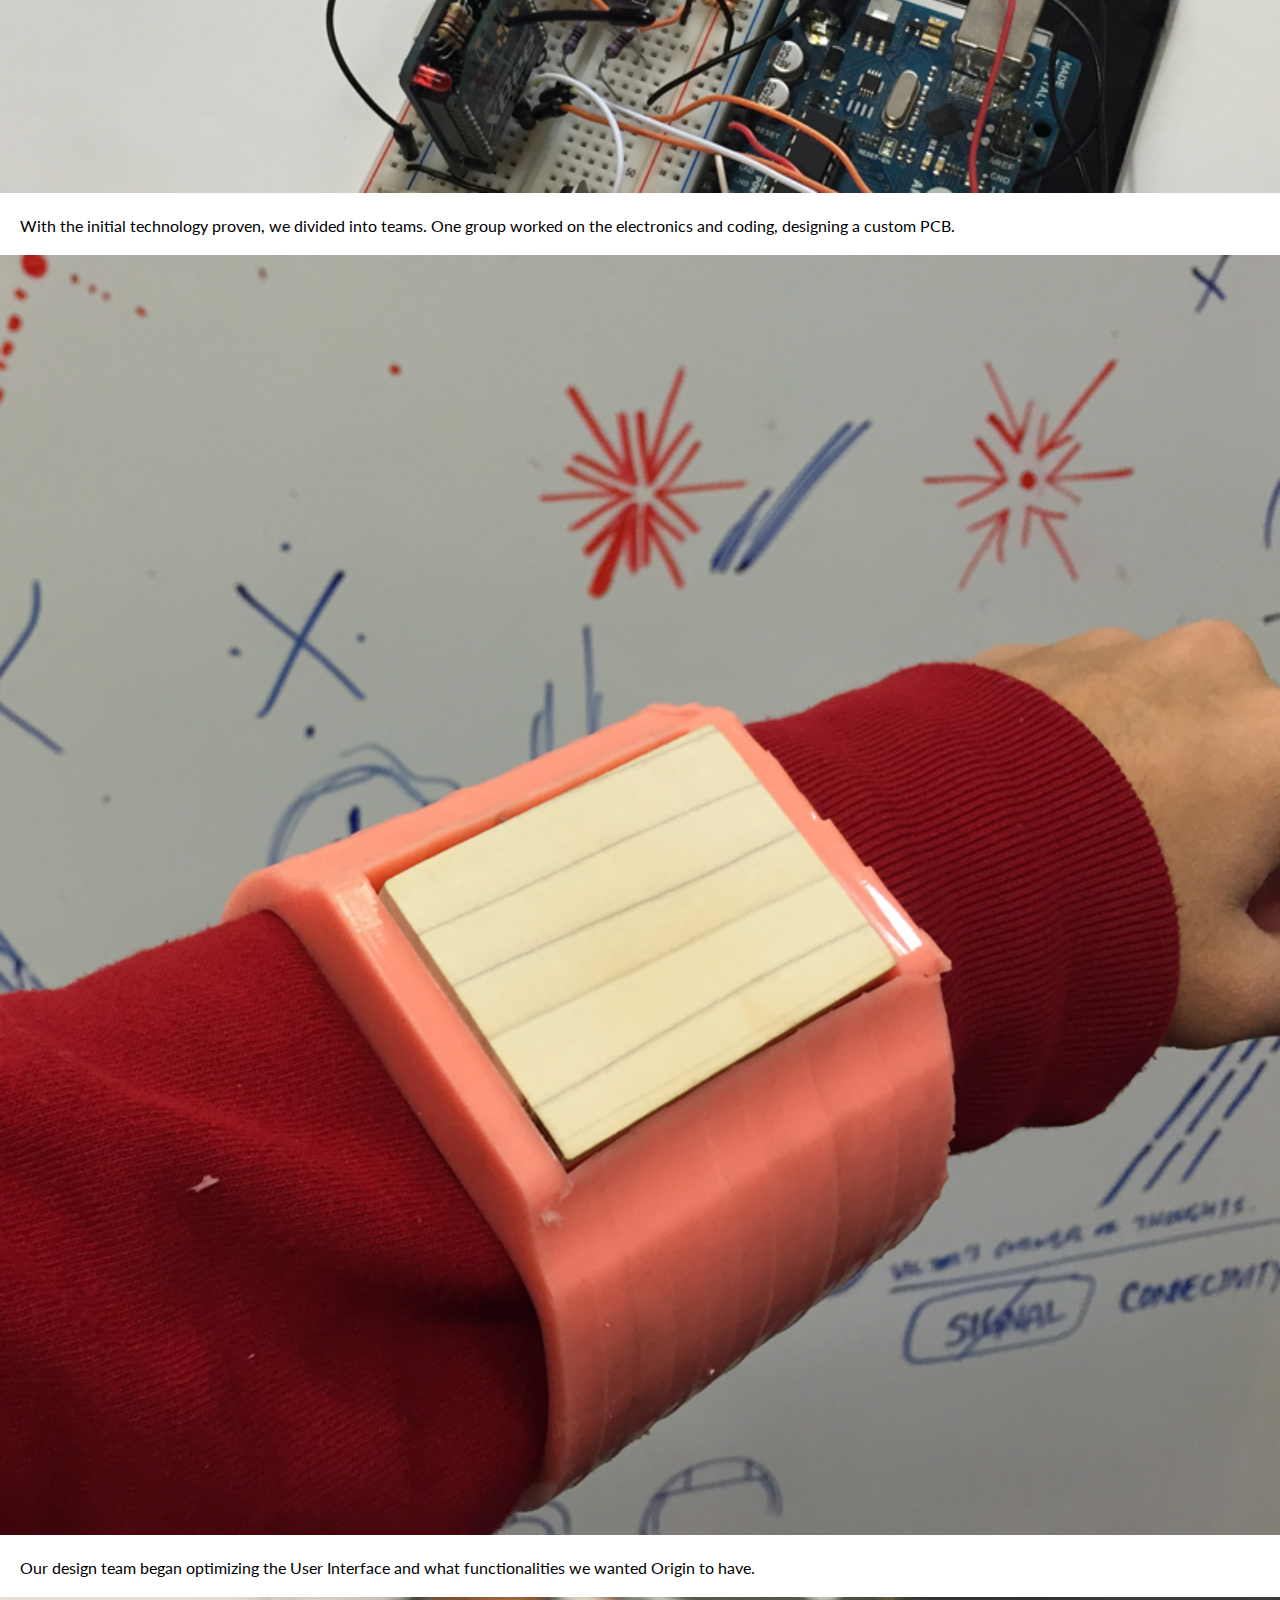
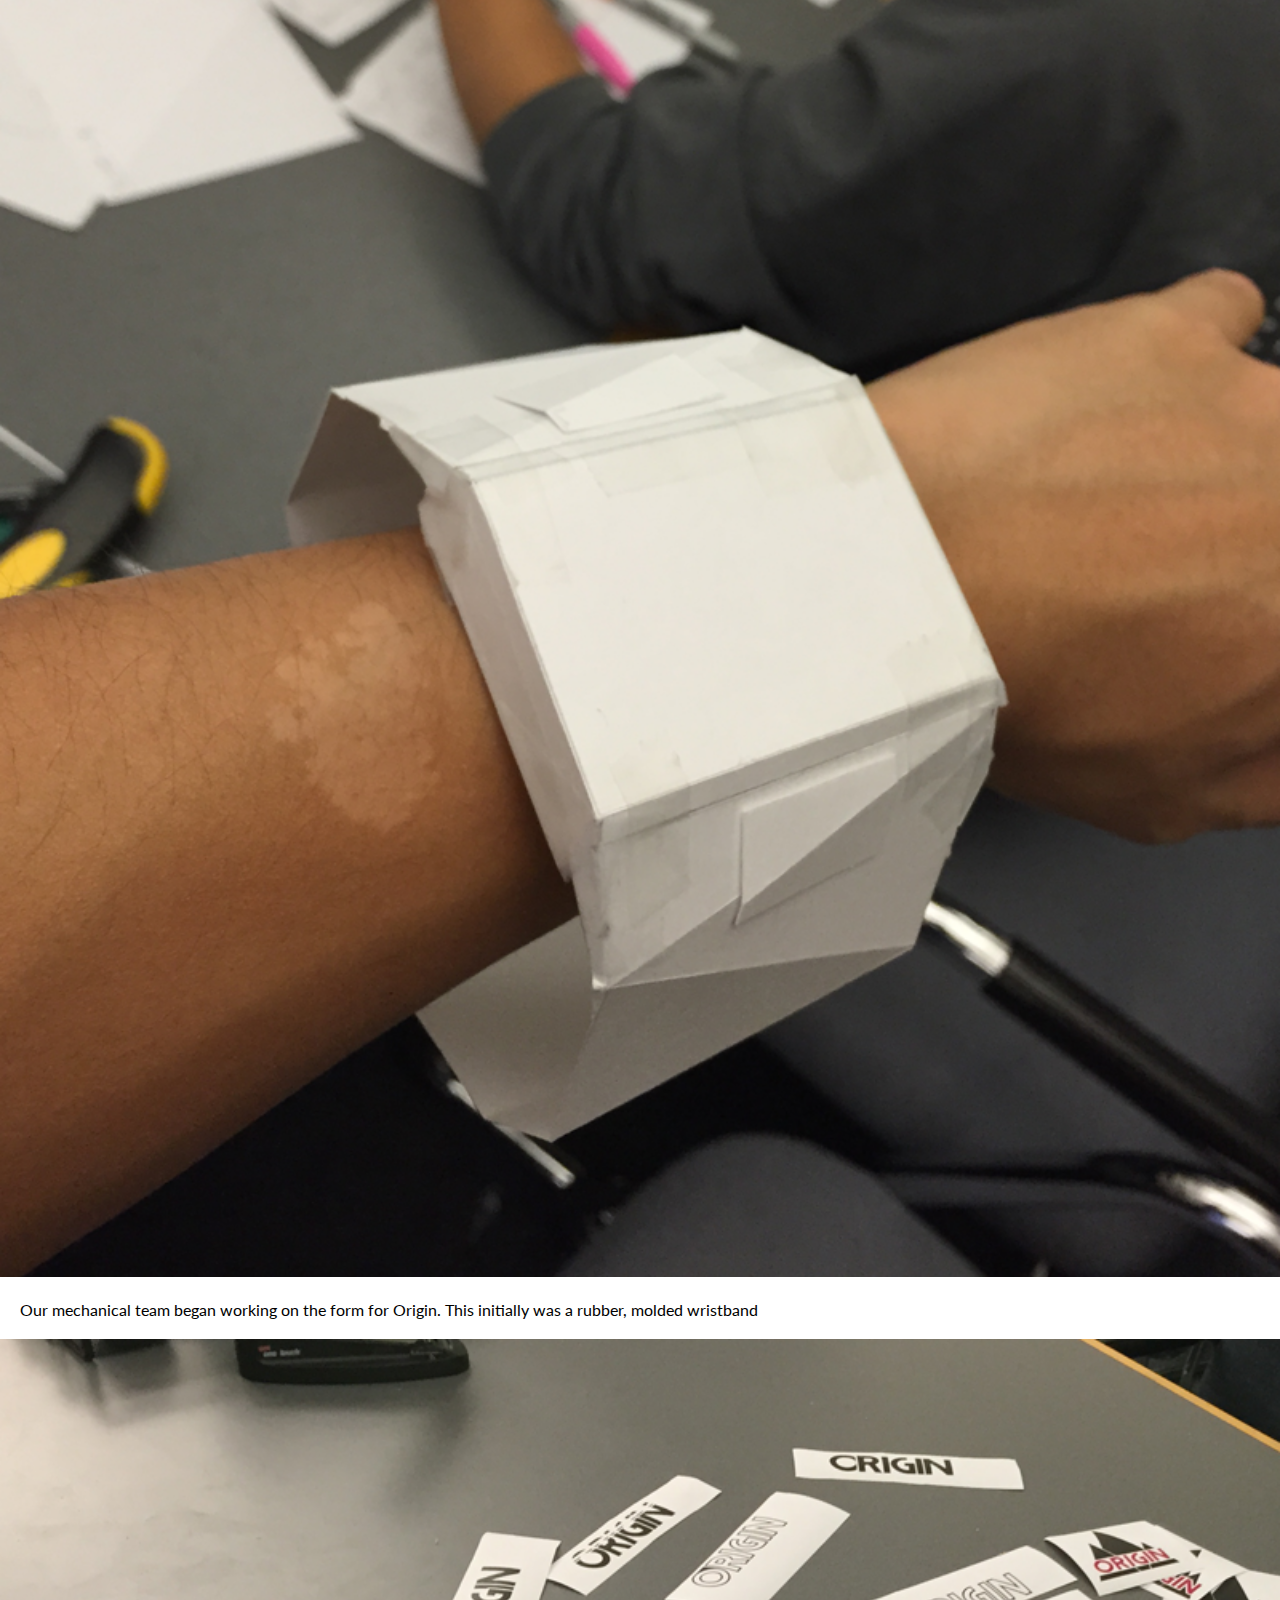
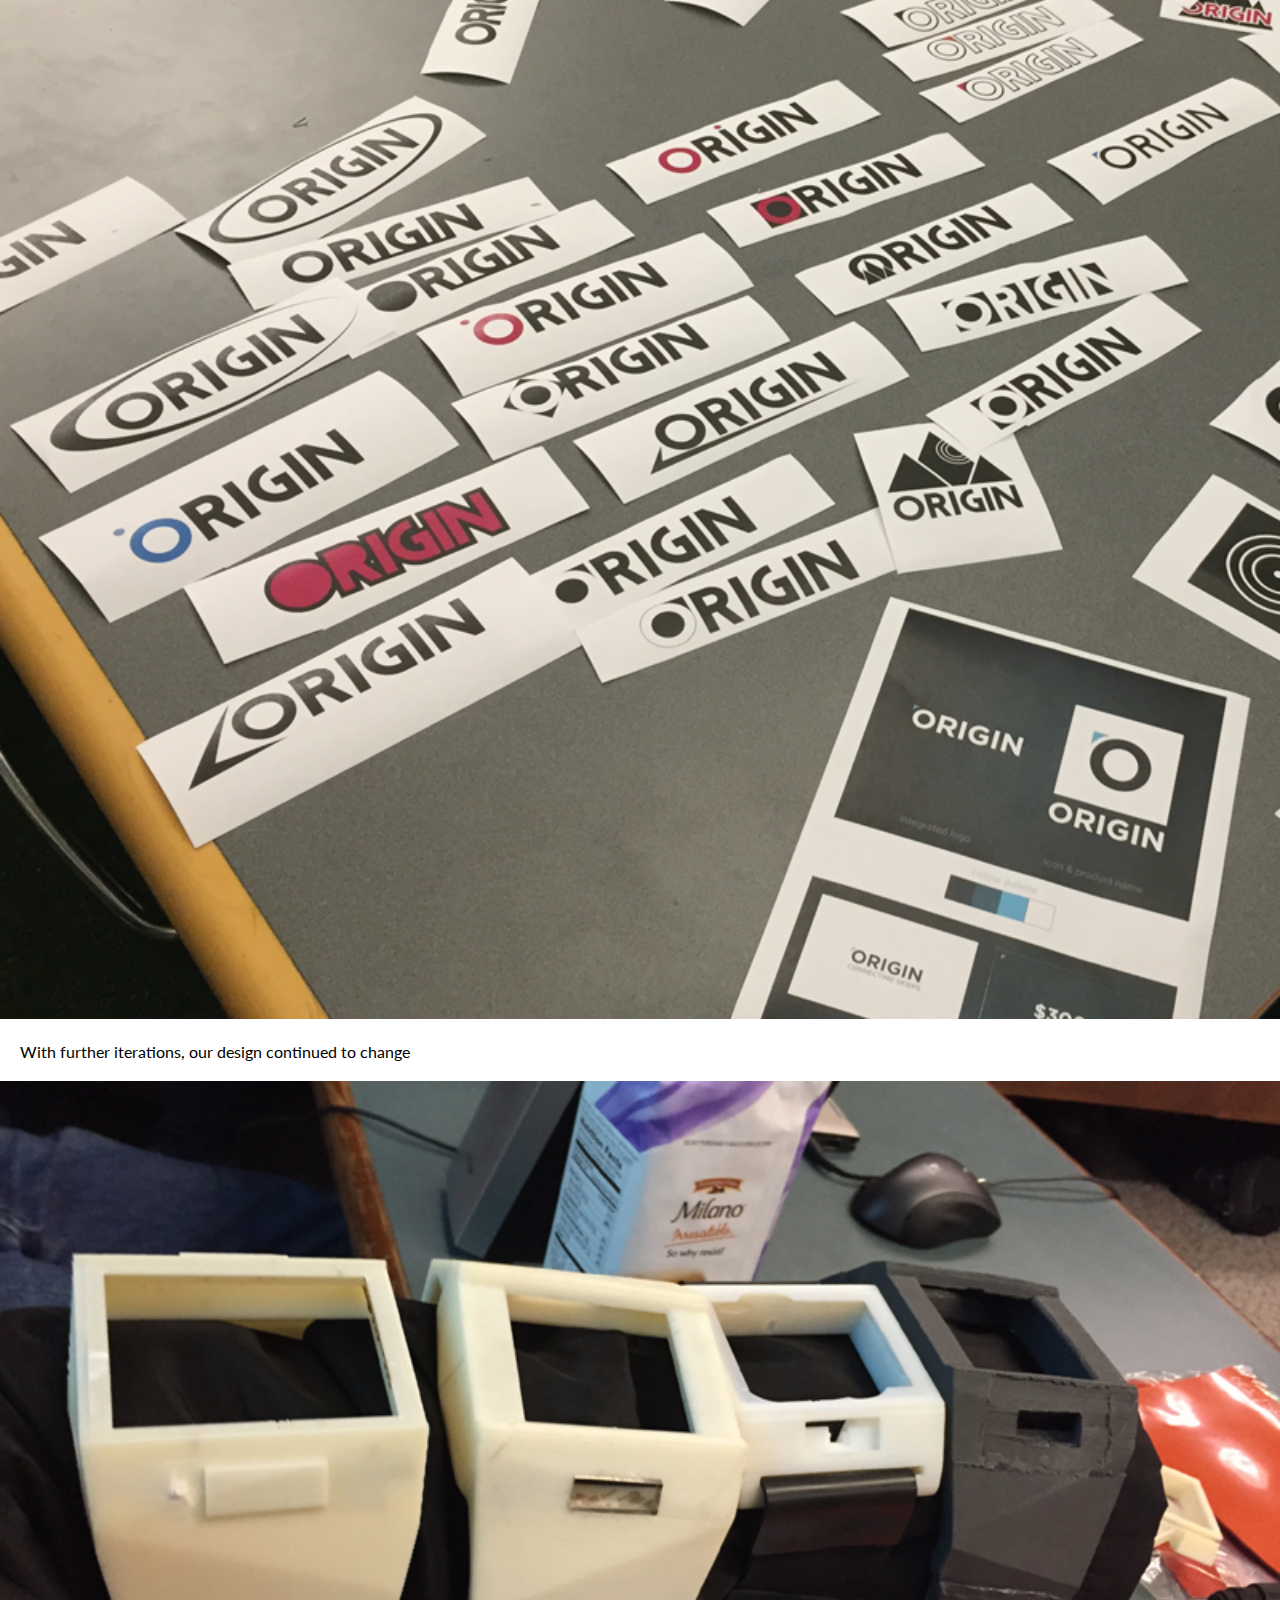
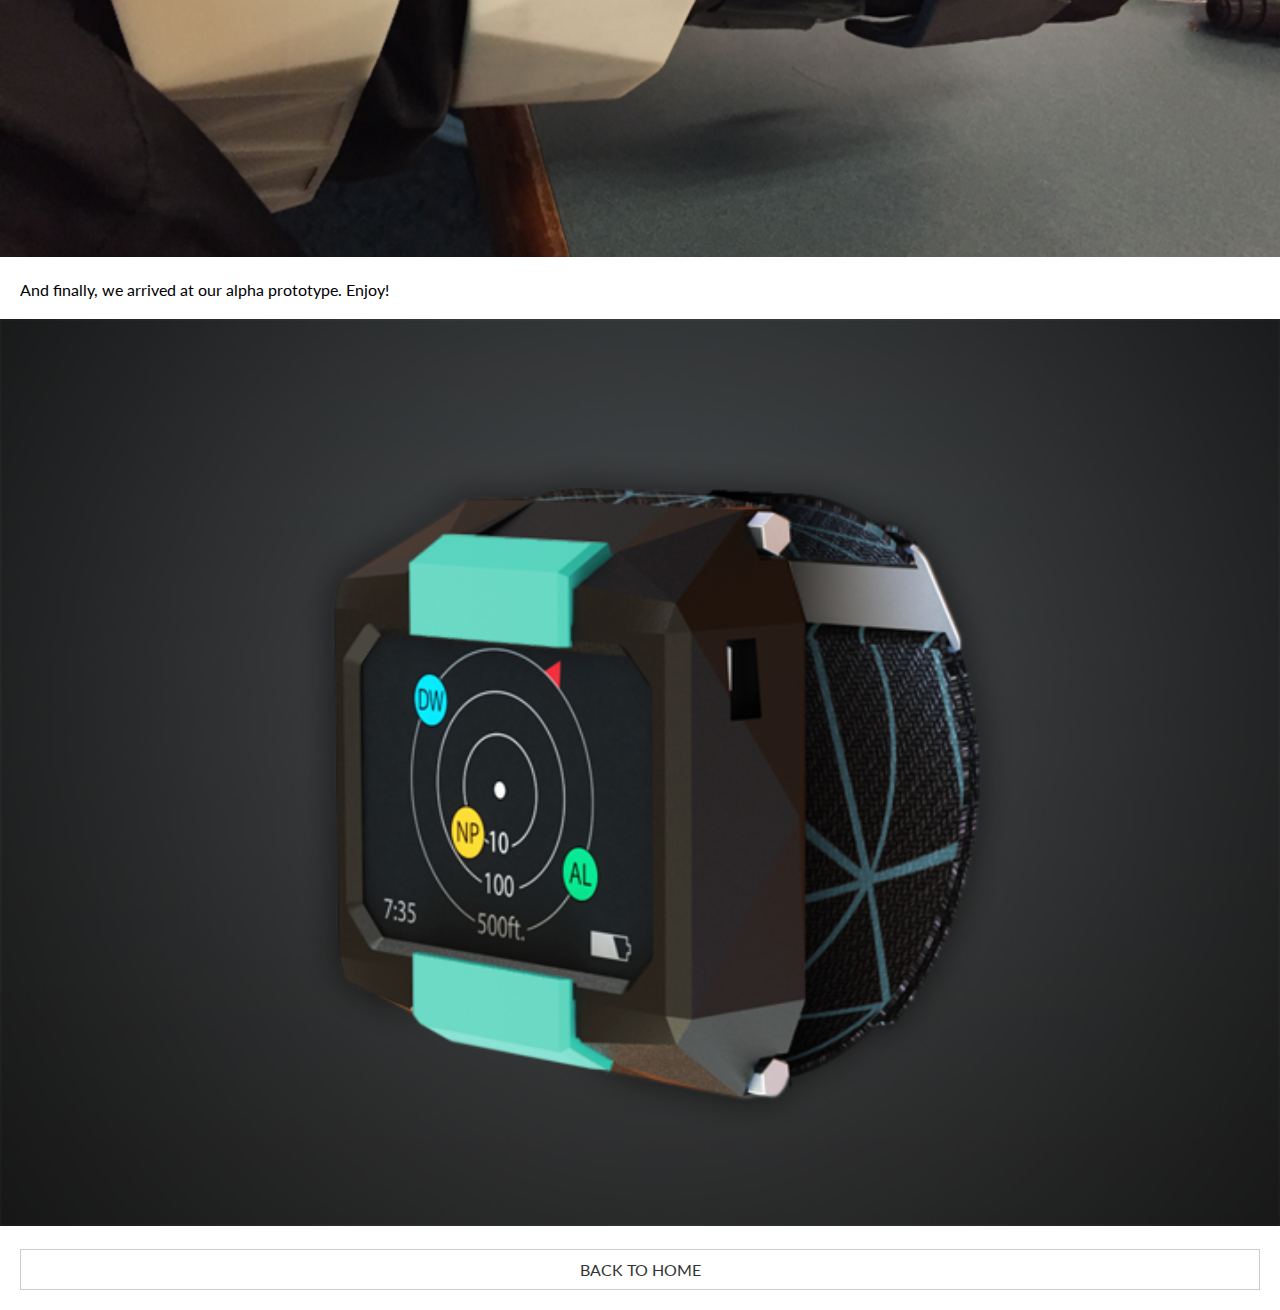
==== commit 2834d373: "rest" ====
--- a/process.html
+++ b/process.html
@@ -33,10 +33,10 @@
 
     <img src="process/4.png" />
     <p>With further iterations, our design continued to change</p>
-    
+
     <img src="process/5.png" />
     <p>And finally, we arrived at our alpha prototype. Enjoy!</p>
-    <img src="css/cad-placeholder.png" />
+    <img src="css/final_render.png" />
     <a href="/" />Back to Home</a>
 
     <script>
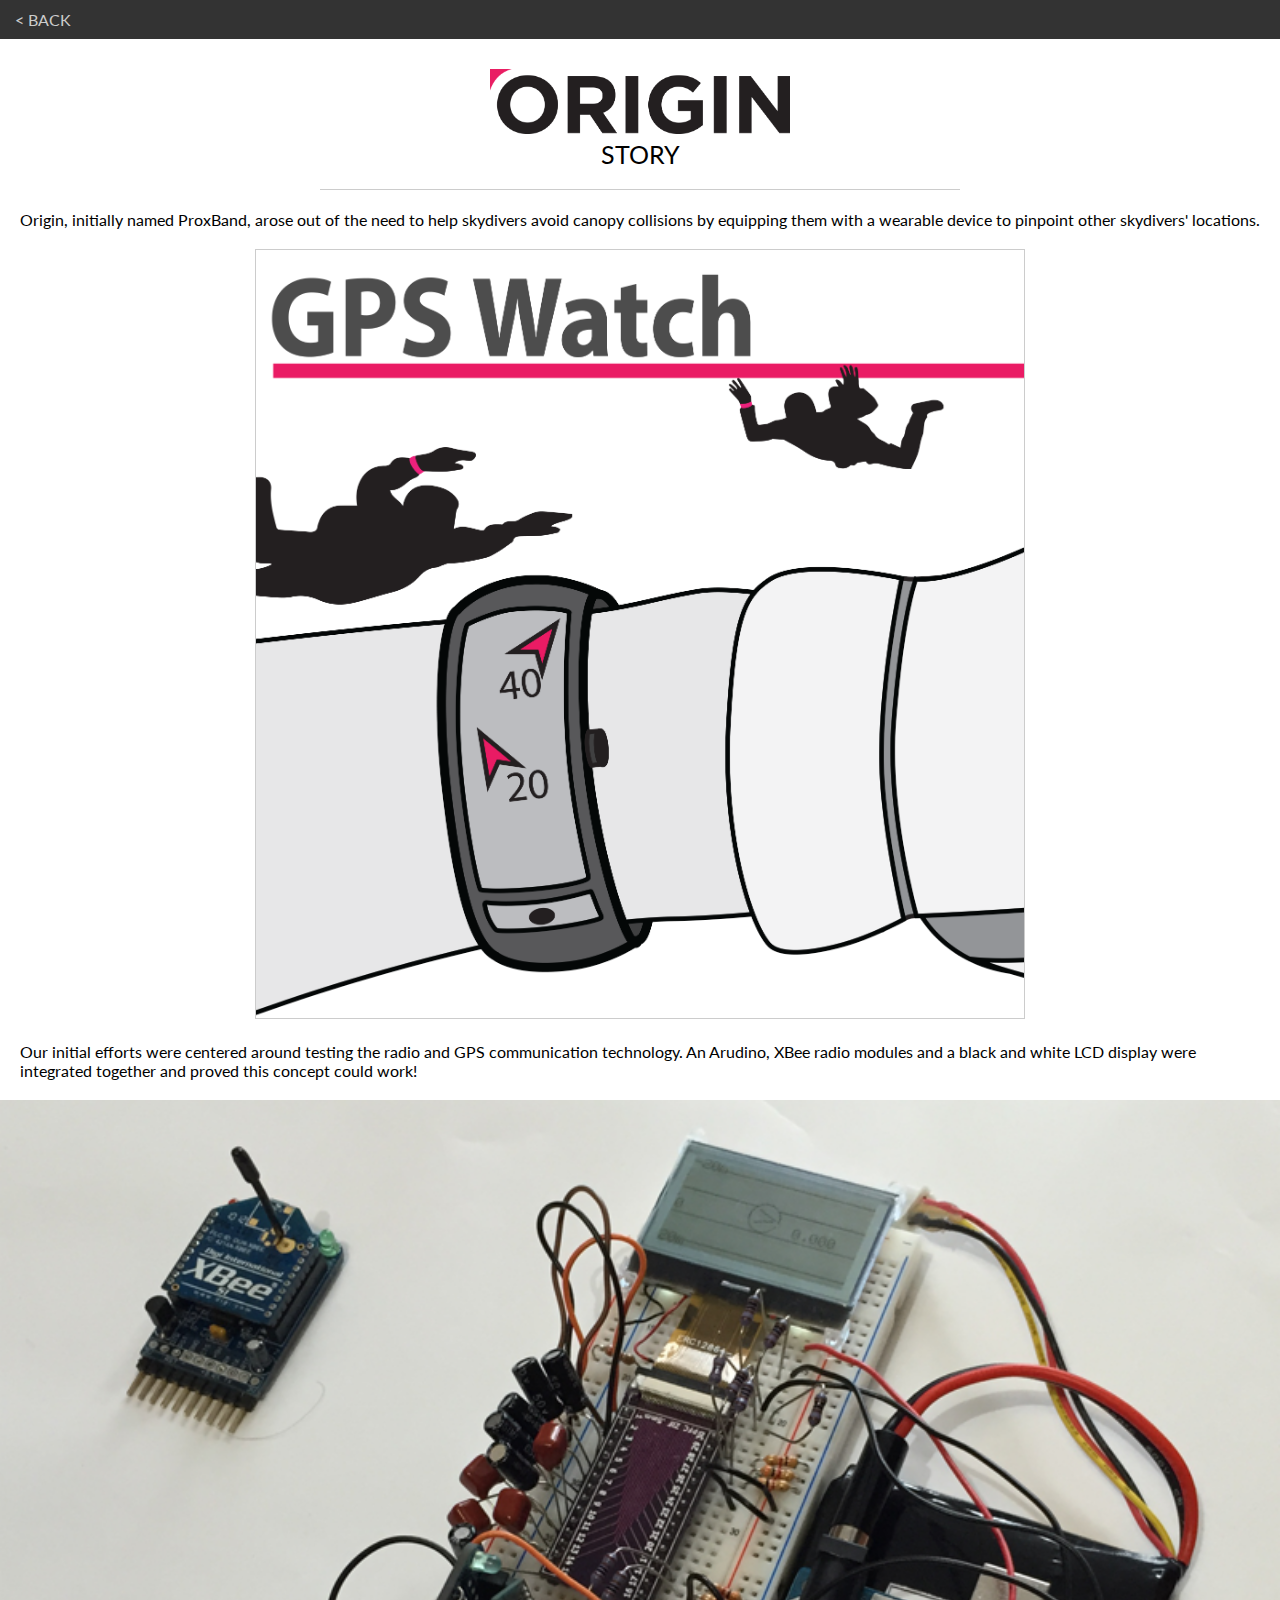
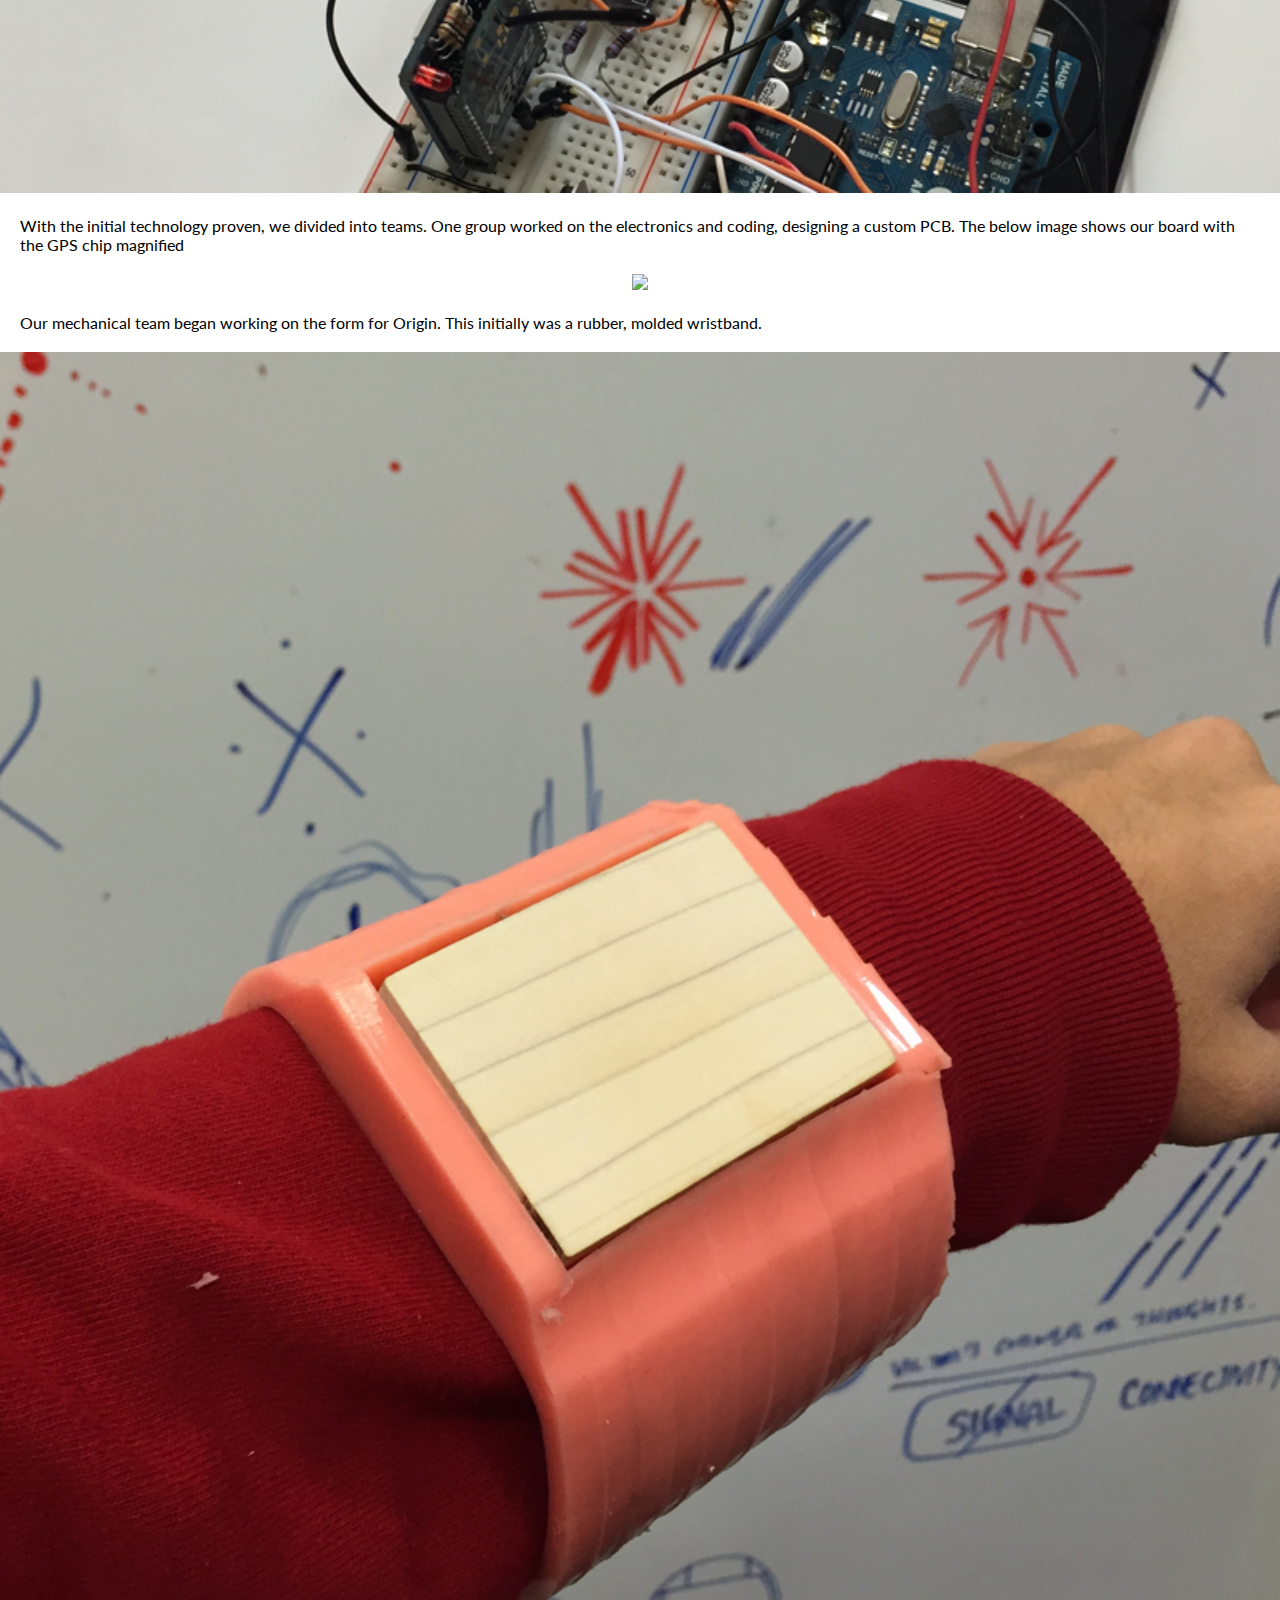
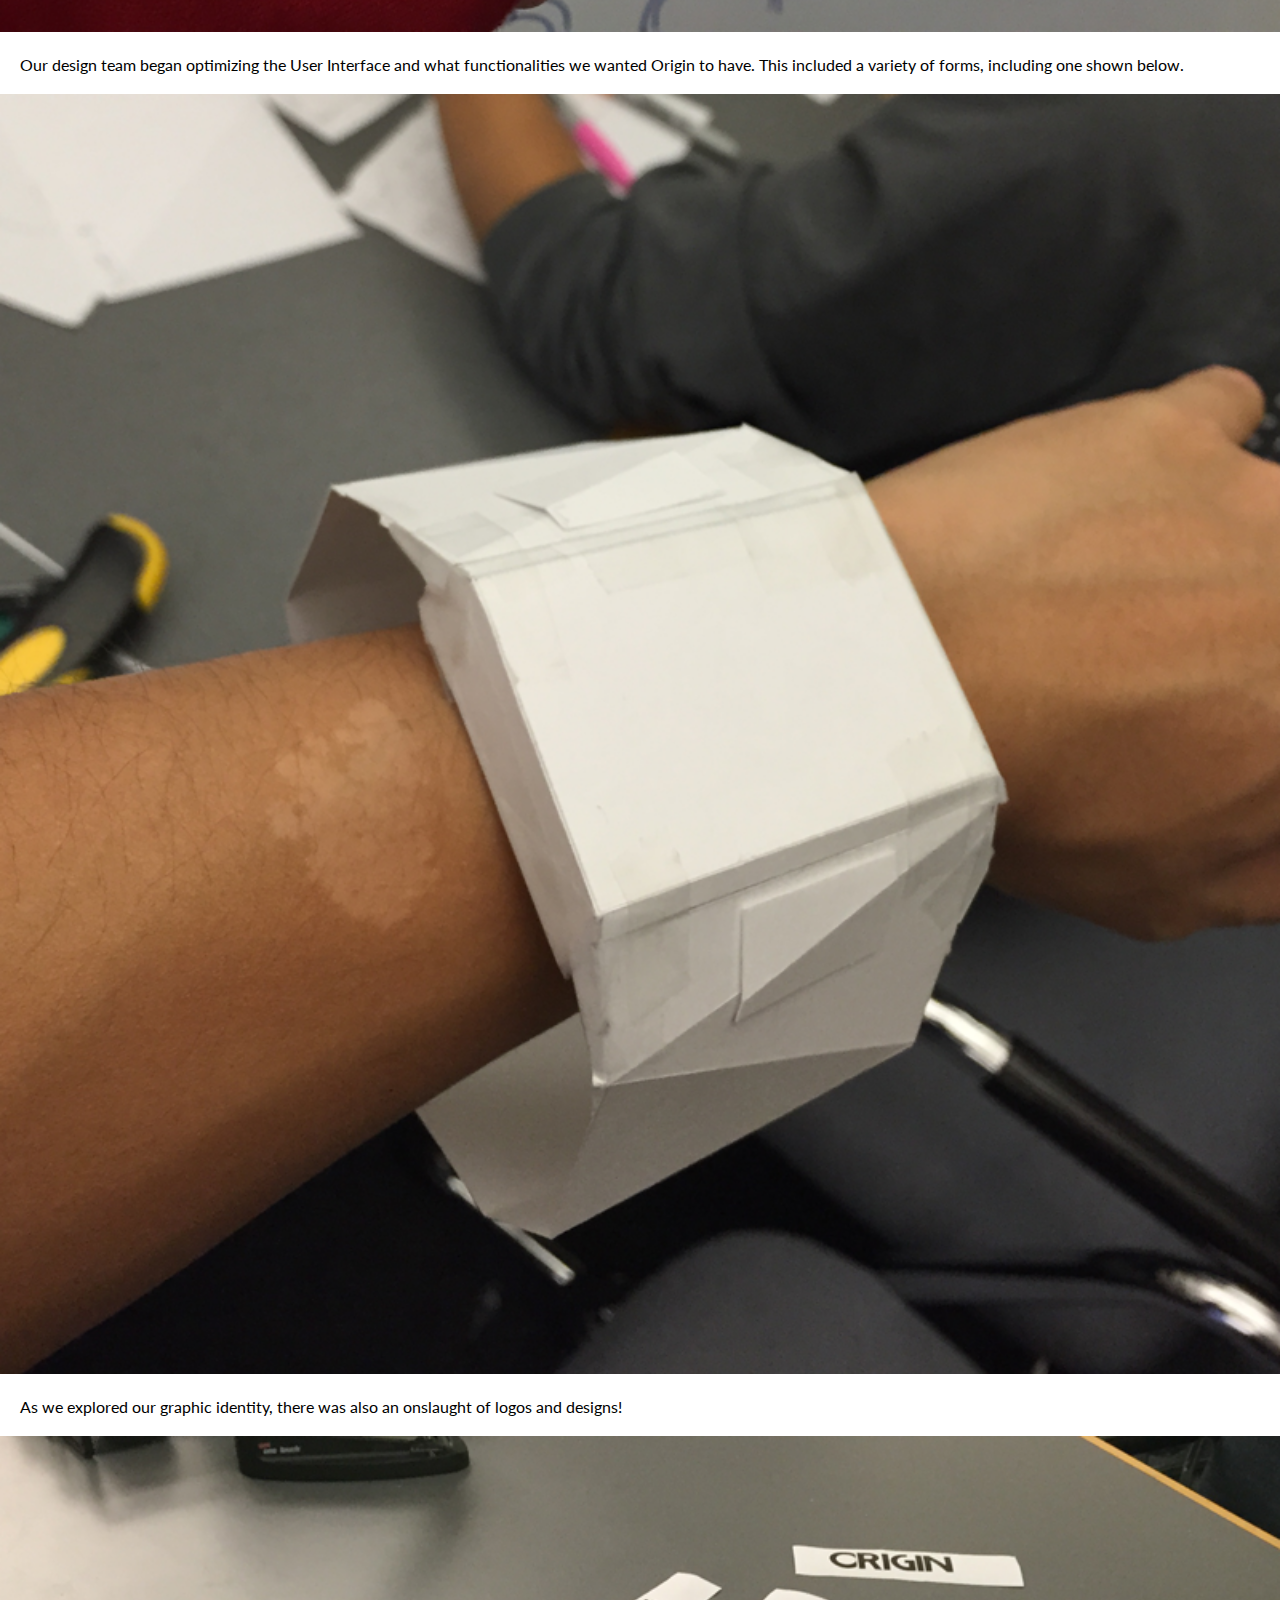
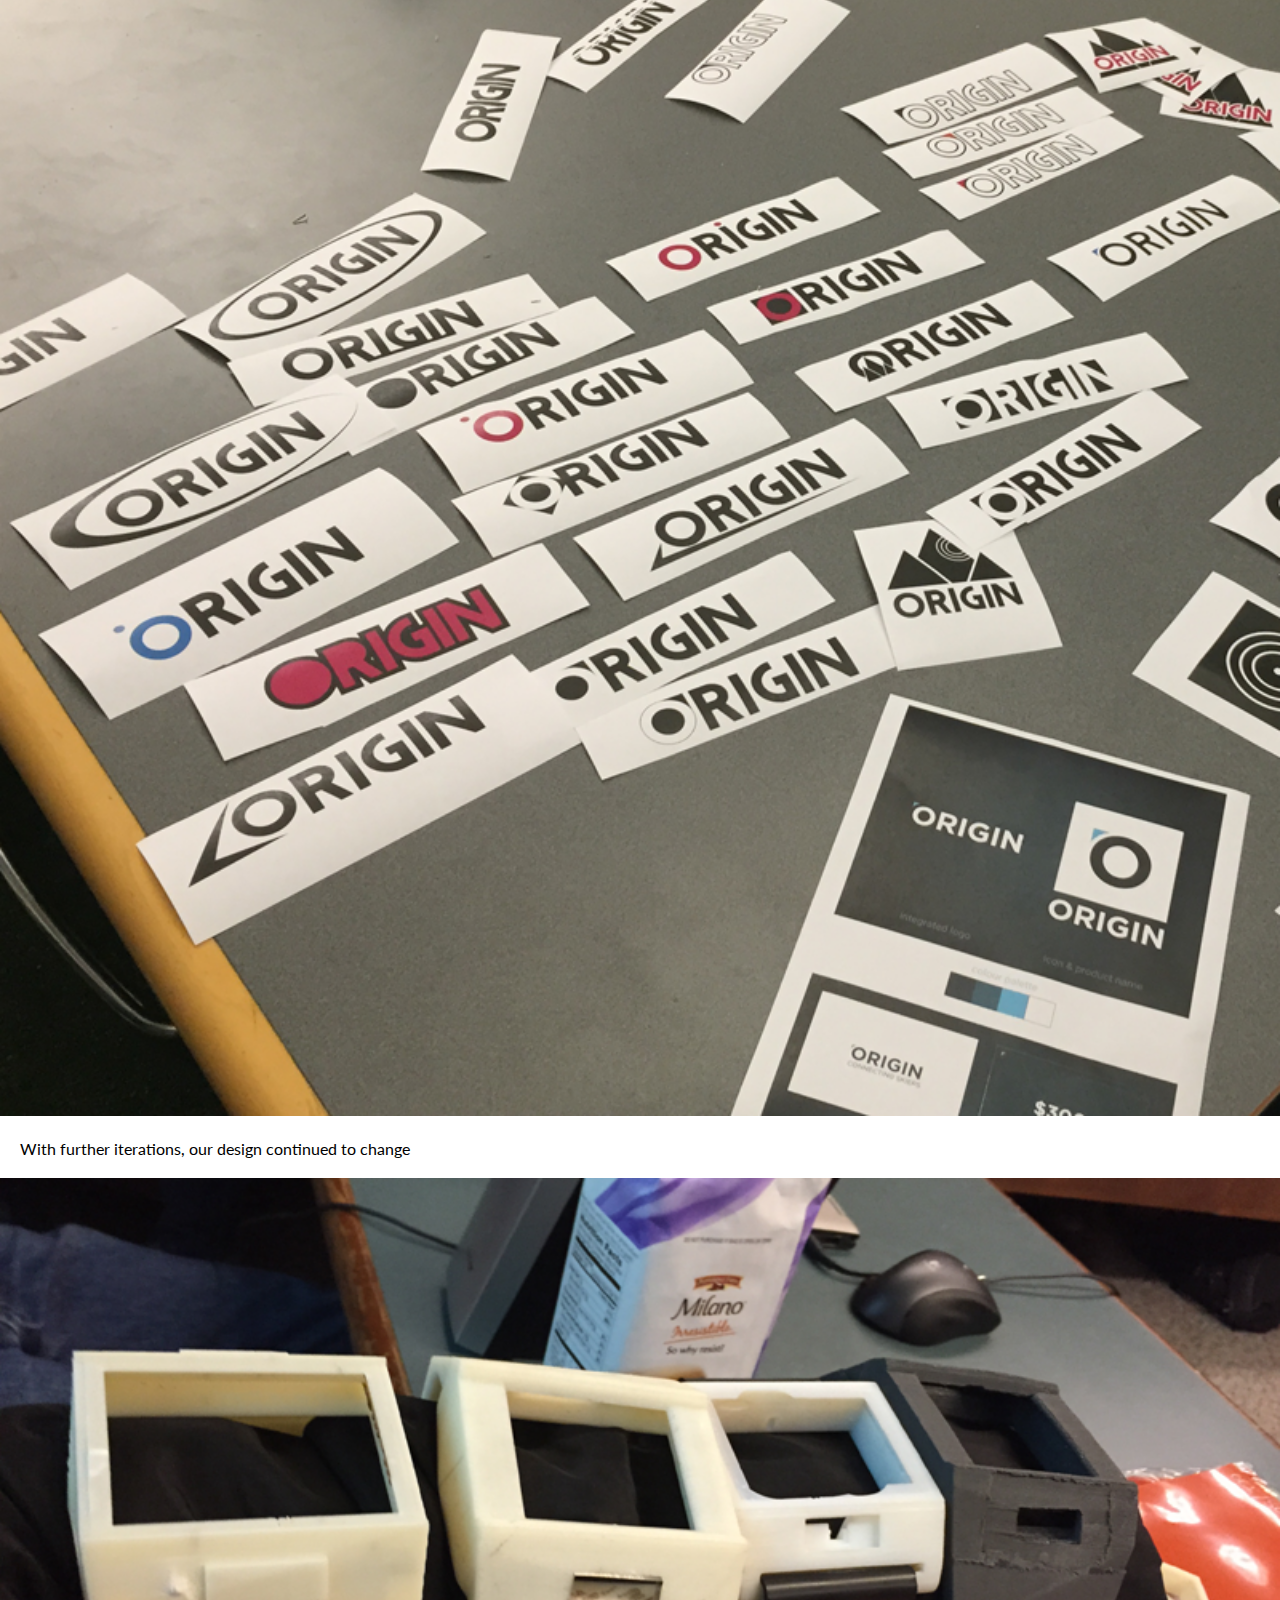
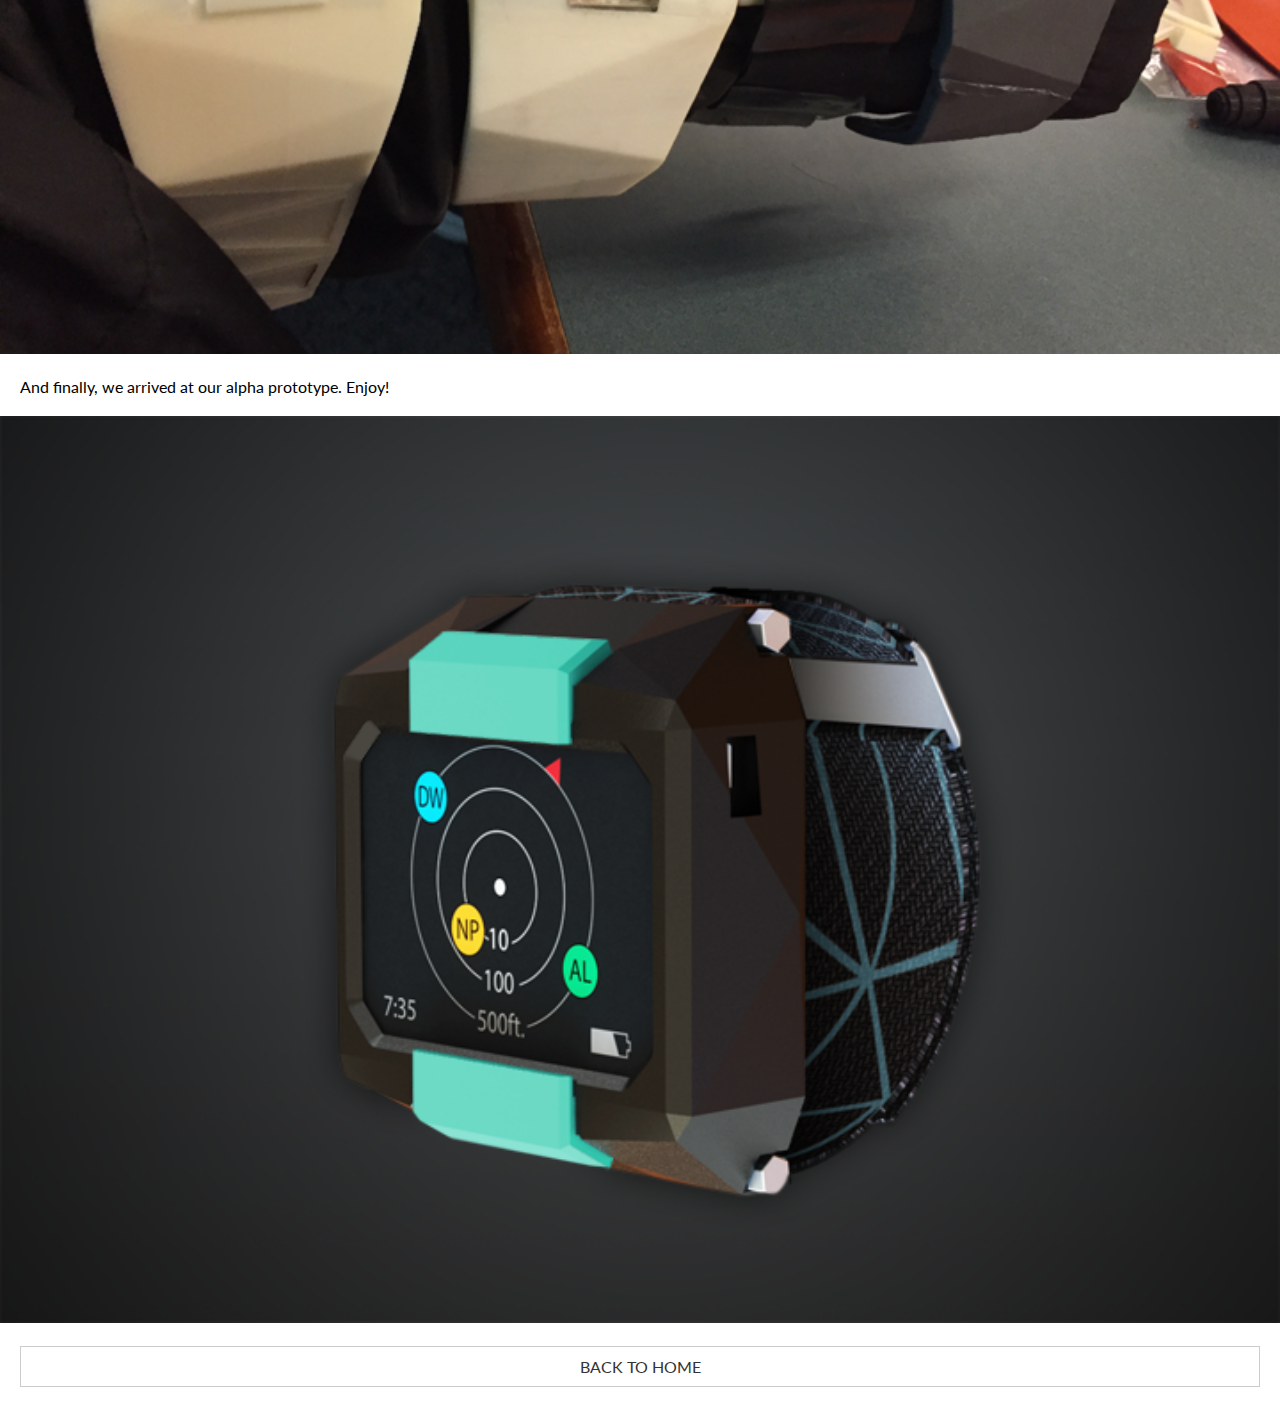
==== commit 2fa28a1e: "team" ====
--- a/process.html
+++ b/process.html
@@ -23,18 +23,21 @@
     <p>Our initial efforts were centered around testing the radio and GPS communication technology.  An Arudino, XBee radio modules and a black and white LCD display were integrated together and proved this concept could work!</p>
     <img src="process/1.png" />
 
-    <p>With the initial technology proven, we divided into teams.  One group worked on the electronics and coding, designing a custom PCB.</p>
+    <p>With the initial technology proven, we divided into teams.  One group worked on the electronics and coding, designing a custom PCB. The below image shows our board with the GPS chip magnified</p>
+    <img src="css/electronics.png" />
+
+    <p>Our mechanical team began working on the form for Origin.  This initially was a rubber, molded wristband.</p>
     <img src="process/2.png" />
 
-    <p>Our design team began optimizing the User Interface and what functionalities we wanted Origin to have.</p>
+    <p>Our design team began optimizing the User Interface and what functionalities we wanted Origin to have. This included a variety of forms, including one shown below.</p>
     <img src="process/3.png" />
 
-    <p>Our mechanical team began working on the form for Origin.  This initially was a rubber, molded wristband</p>
+    <p>As we explored our graphic identity, there was also an onslaught of logos and designs!</p>
+    <img src="process/4.png" />
 
-    <img src="process/4.png" />
     <p>With further iterations, our design continued to change</p>
+    <img src="process/5.png" />
 
-    <img src="process/5.png" />
     <p>And finally, we arrived at our alpha prototype. Enjoy!</p>
     <img src="css/final_render.png" />
     <a href="/" />Back to Home</a>
